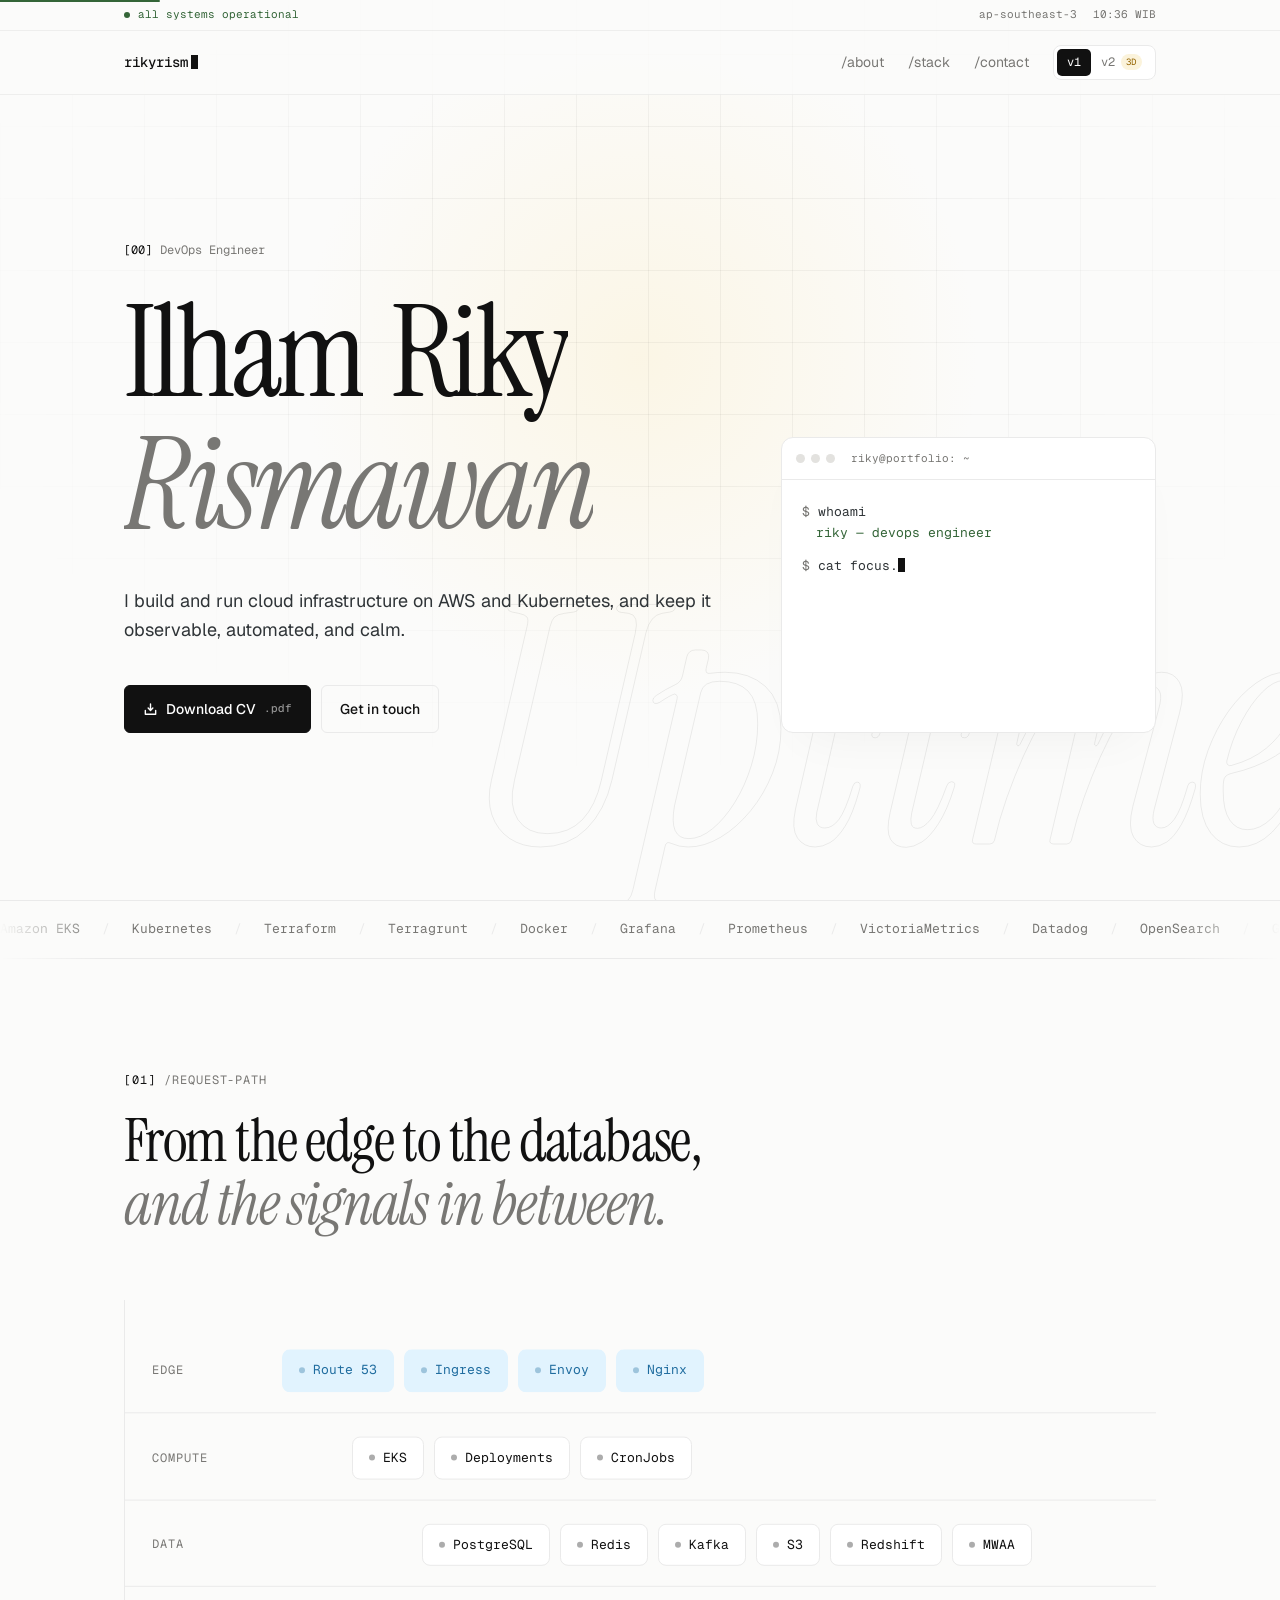
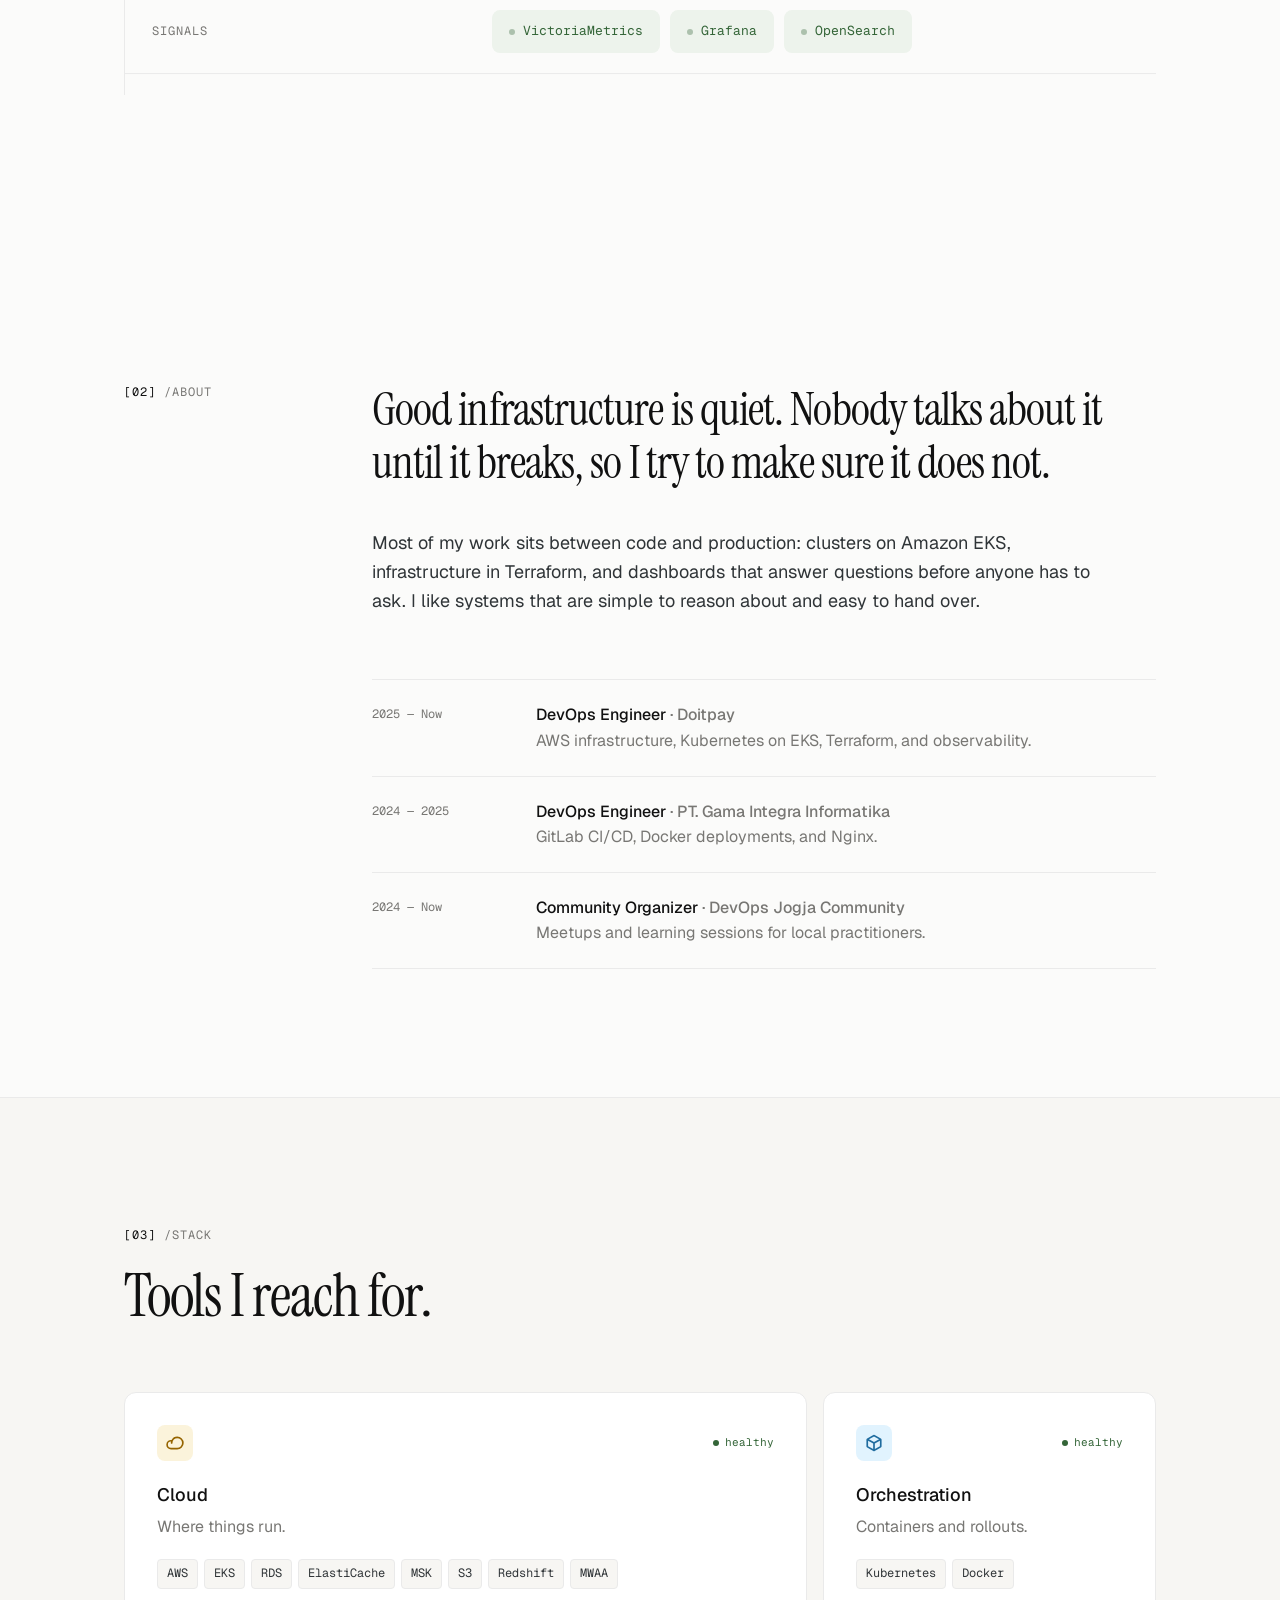
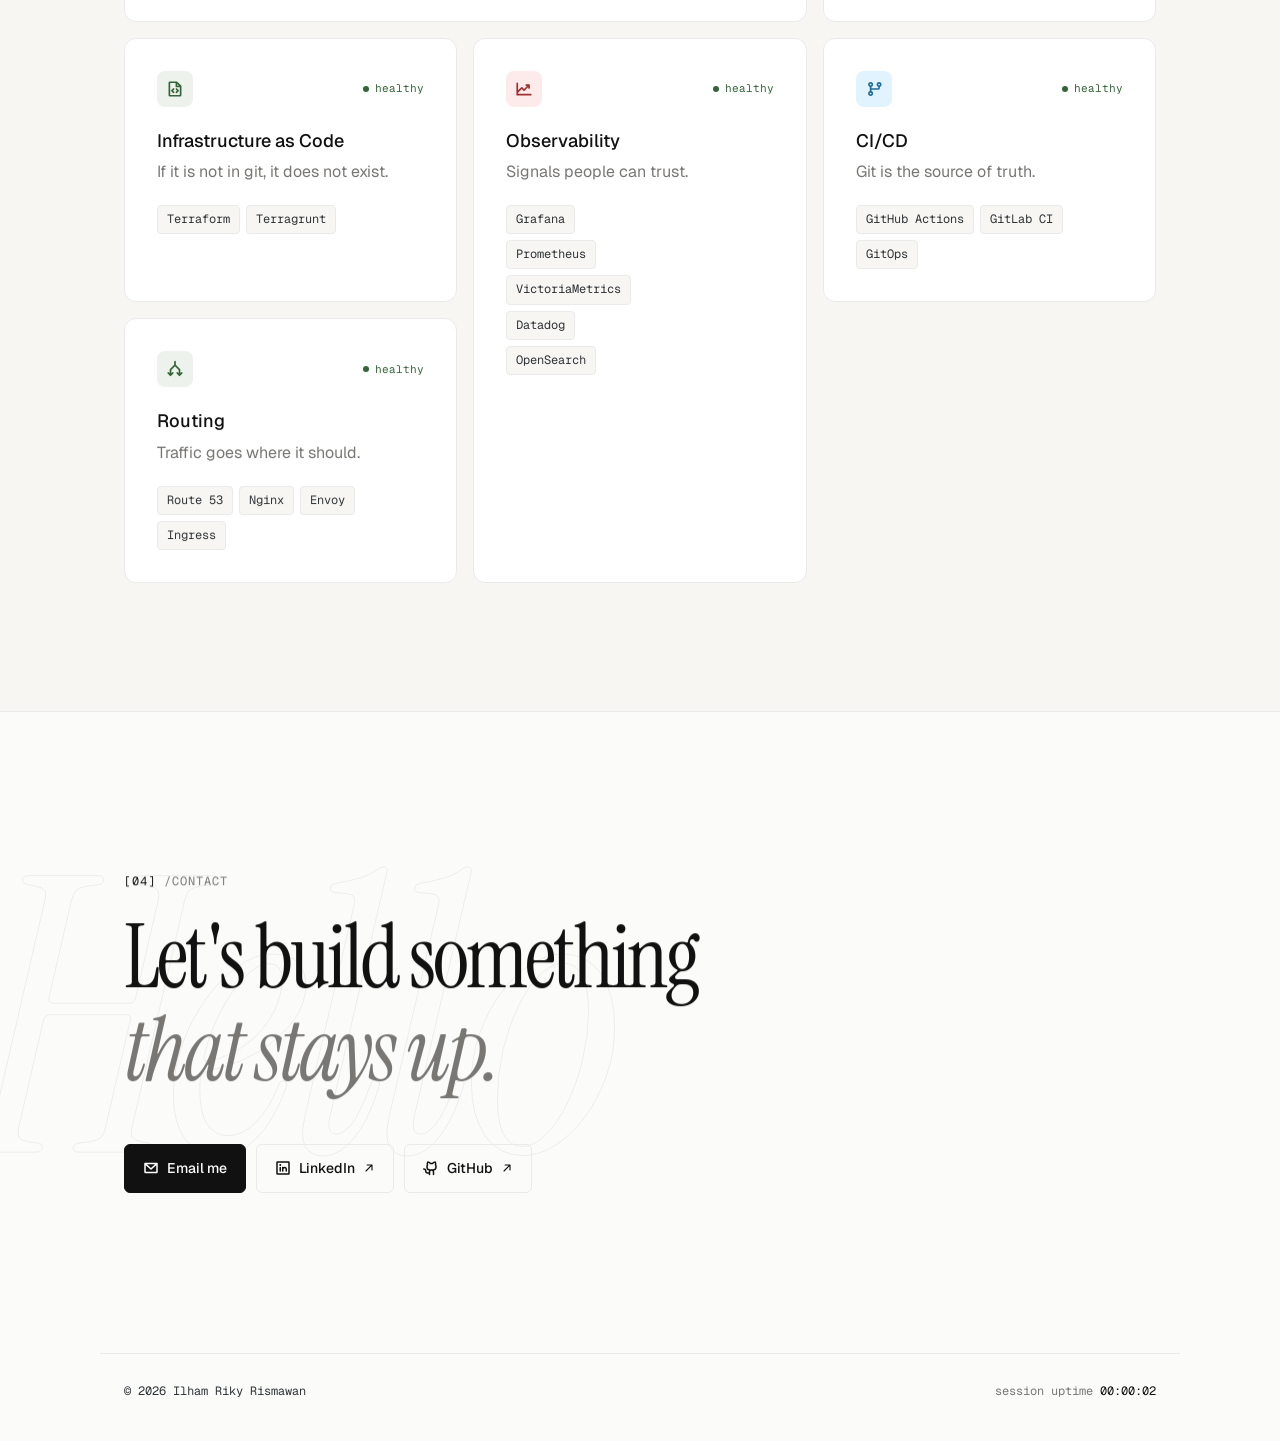
==== index.html @ 43bbad89 "deploy rikyrism/portfolio-devops@8192d6cd6af1fafc905440f0030f844638e474dd" ====
<!doctype html>
<html lang="en">
  <head>
    <meta charset="UTF-8" />
    <meta name="viewport" content="width=device-width, initial-scale=1.0" />
    <title>Riky Portfolio</title>
    <meta name="description" content="Ilham Riky Rismawan — DevOps Engineer. AWS, Kubernetes, Terraform, CI/CD, and observability." />
    <link rel="canonical" href="https://rikyrism.my.id/" />
    <link rel="icon" type="image/svg+xml" href="/favicon.svg" />
    <link rel="icon" type="image/png" sizes="32x32" href="/favicon-32.png" />
    <link rel="apple-touch-icon" href="/apple-touch-icon.png" />

    <!-- link previews (WhatsApp, LinkedIn, Telegram, X, ...) -->
    <meta property="og:type" content="website" />
    <meta property="og:site_name" content="Riky Portfolio" />
    <meta property="og:title" content="Riky Portfolio" />
    <meta property="og:description" content="Ilham Riky Rismawan — DevOps Engineer. AWS, Kubernetes, Terraform, CI/CD, and observability." />
    <meta property="og:url" content="https://rikyrism.my.id/" />
    <meta property="og:image" content="https://rikyrism.my.id/og-image.jpg" />
    <meta property="og:image:type" content="image/jpeg" />
    <meta property="og:image:width" content="1200" />
    <meta property="og:image:height" content="630" />
    <meta property="og:image:alt" content="Riky Portfolio — Ilham Riky Rismawan, DevOps Engineer" />
    <meta name="twitter:card" content="summary_large_image" />
    <meta name="twitter:title" content="Riky Portfolio" />
    <meta name="twitter:description" content="Ilham Riky Rismawan — DevOps Engineer. AWS, Kubernetes, Terraform, CI/CD, and observability." />
    <meta name="twitter:image" content="https://rikyrism.my.id/og-image.jpg" />
    <meta name="theme-color" content="#fbfbfa" />
    <link rel="preconnect" href="https://fonts.googleapis.com" />
    <link rel="preconnect" href="https://fonts.gstatic.com" crossorigin />
    <script type="module" crossorigin src="/assets/main-C2i3Evmo.js"></script>
    <link rel="modulepreload" crossorigin href="/assets/rolldown-runtime-XKyaHtl9.js">
    <link rel="modulepreload" crossorigin href="/assets/vendor-react-CEpiw9UZ.js">
    <link rel="modulepreload" crossorigin href="/assets/shared-DJyEG7iH.js">
    <link rel="stylesheet" crossorigin href="/assets/shared-BK-uWwLP.css">
    <link rel="stylesheet" crossorigin href="/assets/main-B08Yvbf6.css">
  </head>
  <body>
    <div id="root"></div>
  </body>
</html>
---- assets/shared-BK-uWwLP.css ----
@import "https://fonts.googleapis.com/css2?family=Geist:wght@400;500;600;800&family=Geist+Mono:wght@400;500&family=Instrument+Serif:ital@0;1&display=swap";:root{--bg:#fbfbfa;--bg-tint:#f7f6f3;--surface:#fff;--text:#2f3437;--heading:#111;--muted:#787774;--border:#eaeaea;--red-bg:#fdebec;--red:#9f2f2d;--blue-bg:#e1f3fe;--blue:#1f6c9f;--green-bg:#edf3ec;--green:#346538;--yellow-bg:#fbf3db;--yellow:#956400;--sans:"Geist", "SF Pro Display", "Helvetica Neue", sans-serif;--serif:"Instrument Serif", "Newsreader", serif;--mono:"Geist Mono", "SF Mono", "JetBrains Mono", monospace;--ease:cubic-bezier(.16, 1, .3, 1)}*,:before,:after{box-sizing:border-box}html{scroll-behavior:smooth;-webkit-text-size-adjust:100%}body{background:var(--bg);color:var(--text);font-family:var(--sans);-webkit-font-smoothing:antialiased;margin:0;font-size:16px;line-height:1.6;overflow-x:hidden}h1,h2,h3,p,ul,ol,dl,dd,blockquote{margin:0}ul,ol{padding:0;list-style:none}a{color:inherit;text-decoration:none}::selection{background:var(--yellow-bg);color:var(--heading)}@media (prefers-reduced-motion:reduce){html{scroll-behavior:auto}}
---- assets/main-B08Yvbf6.css ----
.container{width:100%;max-width:1080px;margin:0 auto;padding:0 24px}.serif{font-family:var(--serif);letter-spacing:-.02em;color:var(--heading);font-weight:400;line-height:1.05}.serif em{color:var(--muted);font-style:italic}.mono{font-family:var(--mono)}.muted{color:var(--muted)}.small{font-size:13px}.eyebrow{text-transform:uppercase;letter-spacing:.08em;color:var(--muted);margin-bottom:20px;font-size:12px}.section{padding:128px 0;position:relative}.section--tint{background:var(--bg-tint);border-top:1px solid var(--border);border-bottom:1px solid var(--border)}.section-title{margin-bottom:64px;font-size:clamp(36px,5.5vw,60px)}.body-lg{max-width:62ch;font-size:18px}.btn{color:#fff;background:#111;border:1px solid #111;border-radius:6px;align-items:center;gap:8px;padding:12px 18px;font-size:14px;font-weight:500;transition:background .2s,transform .15s;display:inline-flex}.btn:hover{background:#333}.btn:not([href]){cursor:pointer}.btn:active{transform:scale(.98)}.btn--ghost{color:var(--heading);border-color:var(--border);background:0 0}.btn--ghost:hover{background:var(--surface);border-color:#d6d6d4}.tags{flex-wrap:wrap;gap:6px;display:flex}.tag{text-transform:uppercase;letter-spacing:.05em;background:var(--blue-bg);color:var(--blue);border-radius:9999px;padding:3px 10px;font-size:11px;font-weight:500}.tag:nth-child(4n+2){background:var(--green-bg);color:var(--green)}.tag:nth-child(4n+3){background:var(--yellow-bg);color:var(--yellow)}.tag:nth-child(4n+4){background:var(--red-bg);color:var(--red)}.nav{z-index:50;-webkit-backdrop-filter:saturate(140%)blur(12px);background:#fbfbfac7;border-bottom:1px solid #0000000d;position:fixed;inset:0 0 auto}.nav__inner{justify-content:space-between;align-items:center;max-width:1080px;margin:0 auto;padding:14px 24px;display:flex}.nav__brand{color:var(--heading);font-size:14px;font-weight:500}.nav__links{color:var(--muted);align-items:center;gap:24px;font-size:14px;display:flex}.nav__links a{transition:color .15s}.nav__links a:hover{color:var(--heading)}.nav__cta{border:1px solid var(--border);background:var(--surface);border-radius:6px;padding:6px 12px;color:var(--heading)!important}.hero{align-items:center;min-height:100svh;padding:170px 0 96px;display:flex;position:relative;overflow:hidden}.hero__grid{pointer-events:none;background-image:linear-gradient(90deg,#0000000b 1px,#0000 1px),linear-gradient(#0000000b 1px,#0000 1px);background-size:72px 72px;position:absolute;inset:-10% 0 0;-webkit-mask-image:radial-gradient(70% 60% at 50% 40%,#000 30%,#0000 80%);mask-image:radial-gradient(70% 60% at 50% 40%,#000 30%,#0000 80%)}.hero__word{color:#0000;-webkit-text-stroke:1px #00000012;pointer-events:none;-webkit-user-select:none;user-select:none;white-space:nowrap;font-size:clamp(140px,26vw,380px);font-style:italic;line-height:.8;position:absolute;bottom:4vh;right:-2vw}.hero__glow{opacity:.55;pointer-events:none;background:radial-gradient(circle,#fbf3dbe6,#0000 60%);border-radius:50%;width:70vw;height:70vw;position:absolute;top:-20%;left:-10%}.hero__inner{grid-template-columns:minmax(0,1.6fr) minmax(0,1fr);align-items:end;gap:56px;display:grid;position:relative}.hero__meta{color:var(--muted);flex-wrap:wrap;align-items:center;gap:8px;margin-bottom:32px;font-size:12px;display:flex}.hero__meta .sep{color:var(--border)}.dot{background:var(--green);width:7px;height:7px;box-shadow:0 0 0 4px var(--green-bg);border-radius:50%}.hero__title{letter-spacing:-.035em;margin-bottom:32px;font-size:clamp(56px,10vw,136px);line-height:.95}.hero__lead{max-width:52ch;margin-bottom:40px;font-size:18px}.hero__actions{flex-wrap:wrap;gap:10px;display:flex}.window{background:var(--surface);border:1px solid var(--border);border-radius:12px;overflow:hidden;box-shadow:0 24px 48px -24px #0000000d}.window__bar{border-bottom:1px solid var(--border);align-items:center;gap:6px;padding:12px 14px;display:flex}.window__bar span{background:#e3e2df;border-radius:50%;width:9px;height:9px}.window__bar p{color:var(--muted);white-space:nowrap;text-overflow:ellipsis;margin-left:10px;font-size:11px;overflow:hidden}.window__body{padding:8px 20px}.status__row{border-bottom:1px solid var(--border);justify-content:space-between;gap:16px;padding:14px 0;font-size:14px;display:flex}.status__row:last-child{border-bottom:0}.status__row dt{color:var(--muted);text-transform:uppercase;letter-spacing:.05em;font-size:12px}.status__row dd{color:var(--heading);text-align:right}.band{border-top:1px solid var(--border);padding:128px 0 160px;position:relative;overflow:hidden}.band__tiers{gap:20px;display:grid}.tier{border-bottom:1px solid var(--border);grid-template-columns:110px 1fr;align-items:center;gap:20px;padding:20px 0;display:grid}.tier__label{color:var(--muted);text-transform:uppercase;letter-spacing:.08em;font-size:12px}.tier__nodes{flex-wrap:wrap;gap:10px;display:flex}.node{background:var(--surface);border:1px solid var(--border);color:var(--heading);border-radius:8px;padding:10px 16px;font-size:13px}.tier--1 .tier__nodes{padding-left:8%}.tier--2 .tier__nodes{padding-left:16%}.tier--3 .tier__nodes{padding-left:24%}.tier--0 .node{background:var(--blue-bg);color:var(--blue);border-color:#0000}.tier--3 .node{background:var(--green-bg);color:var(--green);border-color:#0000}.about__grid{grid-template-columns:200px 1fr;gap:48px;display:grid}.quote{margin-bottom:40px;font-size:clamp(30px,4vw,46px);line-height:1.15}.roles{border-top:1px solid var(--border);margin-top:64px}.role{border-bottom:1px solid var(--border);grid-template-columns:140px 1fr;gap:24px;padding:22px 0;display:grid}.role__period{padding-top:3px;font-size:12px}.role__title{color:var(--heading);font-weight:500}.bento{grid-template-columns:repeat(3,minmax(0,1fr));grid-auto-rows:minmax(200px,auto);gap:16px;display:grid}.card{background:var(--surface);border:1px solid var(--border);border-radius:12px;padding:32px;transition:box-shadow .2s}.card:hover{box-shadow:0 2px 8px #0000000a}.bento__item--wide{grid-column:span 2}.bento__item--tall{grid-row:span 2}.card__title{color:var(--heading);margin:20px 0 4px;font-size:18px;font-weight:500}.icon{border-radius:8px;place-items:center;width:36px;height:36px;display:inline-grid}.icon--red{background:var(--red-bg);color:var(--red)}.icon--blue{background:var(--blue-bg);color:var(--blue)}.icon--green{background:var(--green-bg);color:var(--green)}.icon--yellow{background:var(--yellow-bg);color:var(--yellow)}.chips{flex-wrap:wrap;gap:6px;margin-top:20px;display:flex}.chips li{border:1px solid var(--border);background:var(--bg-tint);color:var(--text);border-radius:4px;padding:4px 9px;font-size:12px}.bento__item--tall .chips{flex-direction:column;align-items:flex-start}.contact{padding:160px 0;overflow:hidden}.contact__word{color:#0000;-webkit-text-stroke:1px #0000000f;pointer-events:none;-webkit-user-select:none;user-select:none;white-space:nowrap;font-size:clamp(160px,30vw,420px);font-style:italic;line-height:.8;position:absolute;top:10%;left:-2vw}.contact .container{position:relative}.contact__title{letter-spacing:-.035em;margin-bottom:48px;font-size:clamp(44px,7vw,88px)}.contact__links{flex-wrap:wrap;gap:10px;display:flex}.footer{border-top:1px solid var(--border);flex-wrap:wrap;justify-content:space-between;gap:8px;padding-top:28px;padding-bottom:40px;font-size:12px;display:flex}@media (width<=900px){.hero__inner{grid-template-columns:1fr}.hero__card{max-width:420px}.bento{grid-template-columns:repeat(2,minmax(0,1fr))}.bento__item--tall{grid-row:auto}.bento__item--tall .chips{flex-direction:row}}@media (width<=680px){.container,.nav__inner{padding-left:16px;padding-right:16px}.section{padding:96px 0}.nav__links{gap:16px}.nav__links a:not(.nav__cta){display:none}.about__grid,.role{grid-template-columns:1fr;gap:6px}.bento{grid-template-columns:1fr}.bento__item--wide{grid-column:auto}.card{padding:24px}.tier{grid-template-columns:1fr;gap:10px}.tier .tier__nodes{padding-left:0}.section-title{margin-bottom:40px}}.progress{background:var(--green);transform-origin:0;z-index:60;height:2px;position:fixed;top:0;left:0;right:0}.statusbar{color:var(--muted);border-bottom:1px solid #0000000d;font-size:11px}.statusbar__inner{justify-content:space-between;gap:16px;max-width:1080px;margin:0 auto;padding:6px 24px;display:flex}.statusbar__ok{color:var(--green);align-items:center;gap:8px;display:inline-flex}.statusbar__meta{gap:16px;display:inline-flex}.dot--pulse{width:6px;height:6px;box-shadow:none;position:relative}.dot--pulse:after{content:"";border:1px solid var(--green);opacity:0;border-radius:50%;position:absolute;inset:-4px}.nav__caret{vertical-align:-2px;background:var(--heading);width:7px;height:14px;margin-left:3px;display:inline-block}.vswitch{border:1px solid var(--border);background:var(--surface);font-family:var(--mono);border-radius:8px;padding:3px;font-size:12px;display:inline-flex}.vswitch a{color:var(--muted);border-radius:5px;align-items:center;gap:6px;padding:4px 10px;transition:background .2s,color .2s;display:inline-flex}.vswitch a[aria-current=page]{color:#fff;background:#111}.vswitch a:not([aria-current]):hover{color:var(--heading)}.vswitch__tag{letter-spacing:.06em;background:var(--yellow-bg);color:var(--yellow);border-radius:9999px;padding:1px 5px;font-size:9px}.label{color:var(--heading)}.btn__hint{opacity:.55;font-size:11px}.hero__spot{opacity:.7;pointer-events:none;position:absolute;inset:0}.split__line{display:block}.split__mask{vertical-align:top;margin-right:.22em;padding-bottom:.08em;display:inline-block;overflow:hidden}.split__word{display:inline-block}.split__word.is-em{color:var(--muted);font-style:italic}.tw{align-content:start;gap:12px;min-height:236px;padding:14px 0 18px;font-size:13px;display:grid}.tw p{white-space:pre-wrap;word-break:break-word}.tw__prompt{color:var(--muted)}.tw__out{color:var(--green);padding-left:14px}.tw__caret{vertical-align:-2px;background:var(--heading);width:7px;height:14px;display:inline-block}.marquee{border-bottom:1px solid var(--border);margin:-128px 0 112px;padding:18px 0;overflow:hidden;-webkit-mask-image:linear-gradient(90deg,#0000,#000 8% 92%,#0000);mask-image:linear-gradient(90deg,#0000,#000 8% 92%,#0000)}.marquee__track{width:max-content;display:flex}.marquee__item{color:var(--muted);white-space:nowrap;font-size:13px}.marquee__sep{color:var(--border);margin:0 22px}.band__tiers{position:relative}.rail{background:var(--border);width:1px;position:absolute;top:0;bottom:0;left:24px;overflow:hidden}.packet{background:linear-gradient(to bottom, transparent, var(--green));opacity:0;border-radius:2px;width:3px;height:36px;position:absolute;top:0;left:-1px}.tier{padding-left:28px}.node{align-items:center;gap:8px;transition:transform .2s,border-color .2s;display:inline-flex}.node:hover{transform:translateY(-2px)}.node__led{opacity:.35;background:currentColor;border-radius:50%;width:6px;height:6px}.card__top{justify-content:space-between;align-items:center;display:flex}.card__status{color:var(--green);align-items:center;gap:6px;font-size:11px;display:inline-flex}.card__status .dot{width:6px;height:6px;box-shadow:none}.card{transition:box-shadow .2s ease, transform .3s var(--ease)}.card:hover{transform:translateY(-3px)}.footer__uptime{color:var(--heading);font-variant-numeric:tabular-nums}@media (prefers-reduced-motion:no-preference){.dot--pulse:after{animation:ping 2.2s var(--ease) infinite}.nav__caret,.tw__caret{animation:1.05s step-end infinite blink}.marquee__track{animation:linear infinite marquee}.marquee:hover .marquee__track{animation-play-state:paused}.packet{animation:3.6s linear infinite packet}.packet:nth-child(2){animation-delay:1.2s}.packet:nth-child(3){animation-delay:2.4s}.node__led{animation:2.8s ease-in-out infinite led;animation-delay:var(--d,0s)}}@keyframes ping{0%{opacity:.8;transform:scale(.6)}to{opacity:0;transform:scale(1.8)}}@keyframes blink{50%{opacity:0}}@keyframes marquee{to{transform:translate(-50%)}}@keyframes packet{0%{opacity:0;transform:translateY(-40px)}10%{opacity:1}90%{opacity:1}to{opacity:0;transform:translateY(520px)}}@keyframes led{0%,to{opacity:.35}50%{opacity:1}}@media (width<=680px){.statusbar__inner{padding:6px 16px}.statusbar__meta span:first-child{display:none}.nav__links .vswitch a{display:inline-flex}.rail{left:16px}.tier{padding-left:20px}}
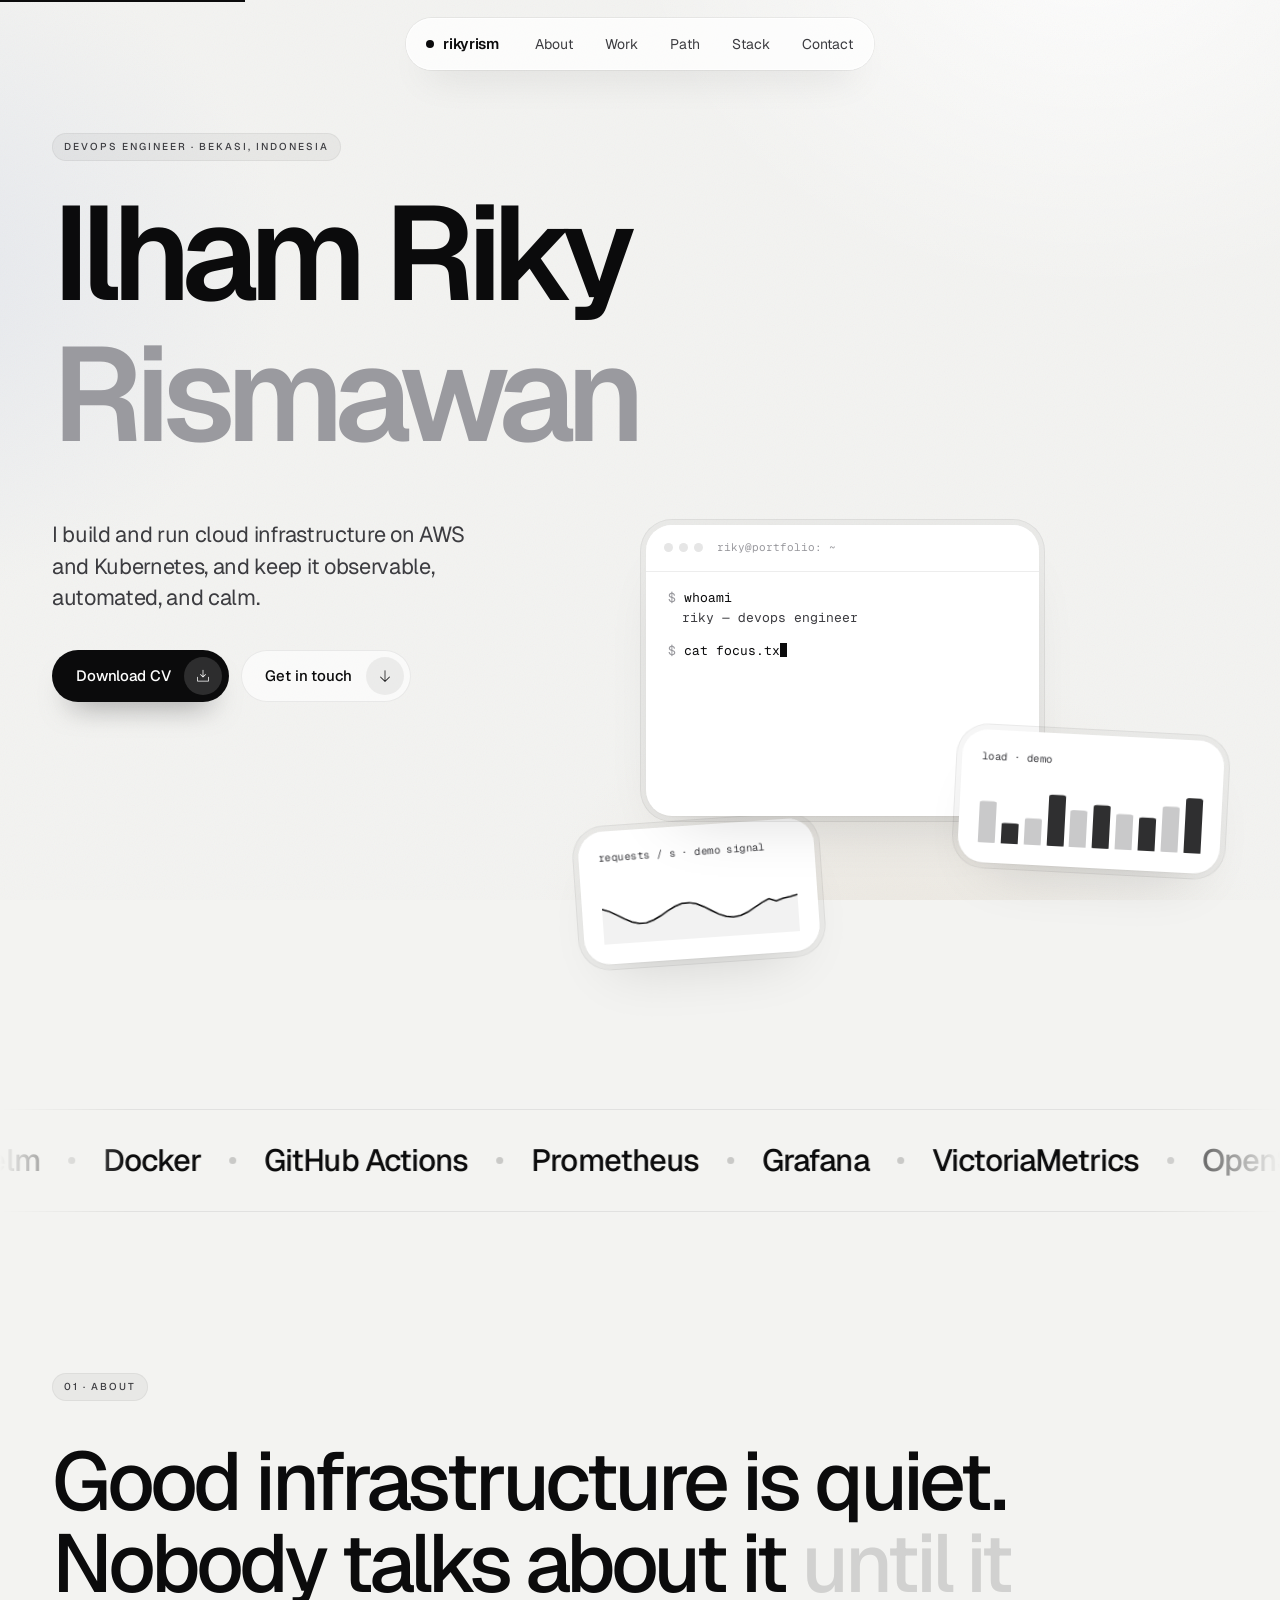
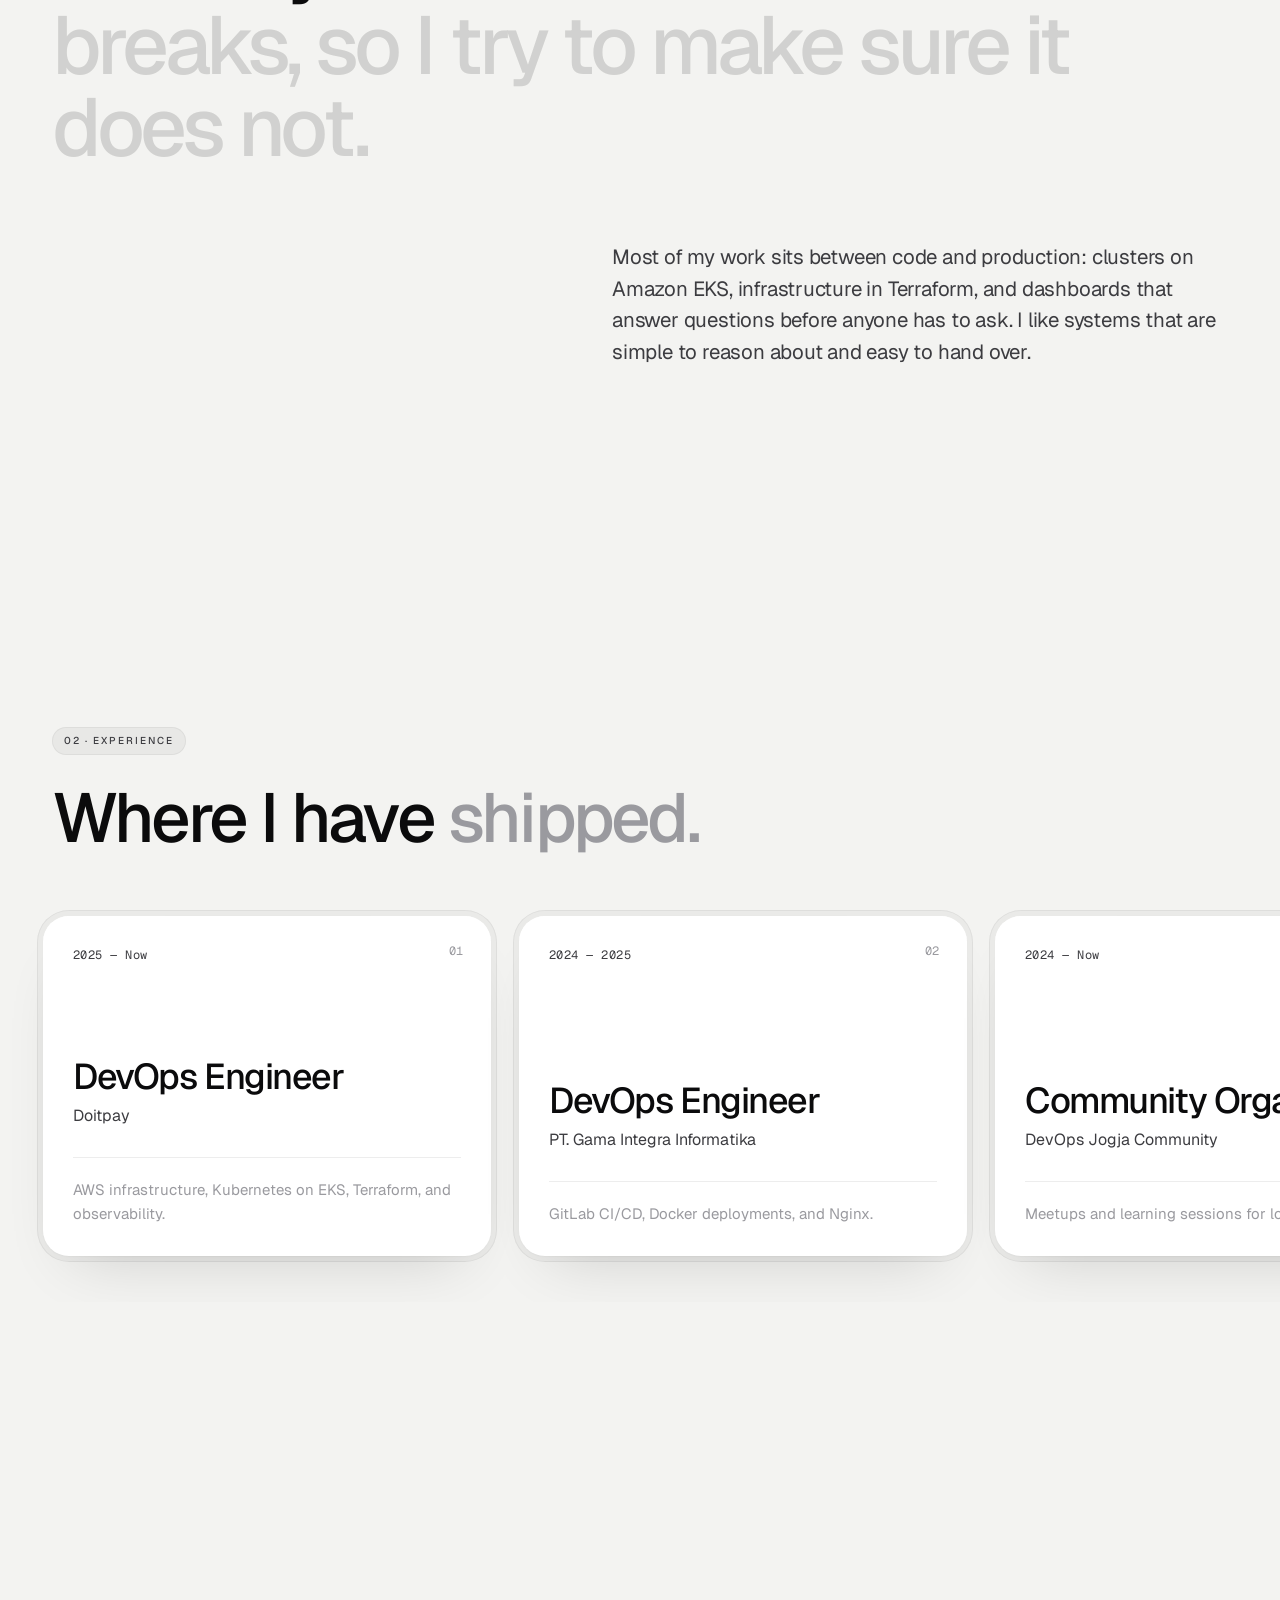
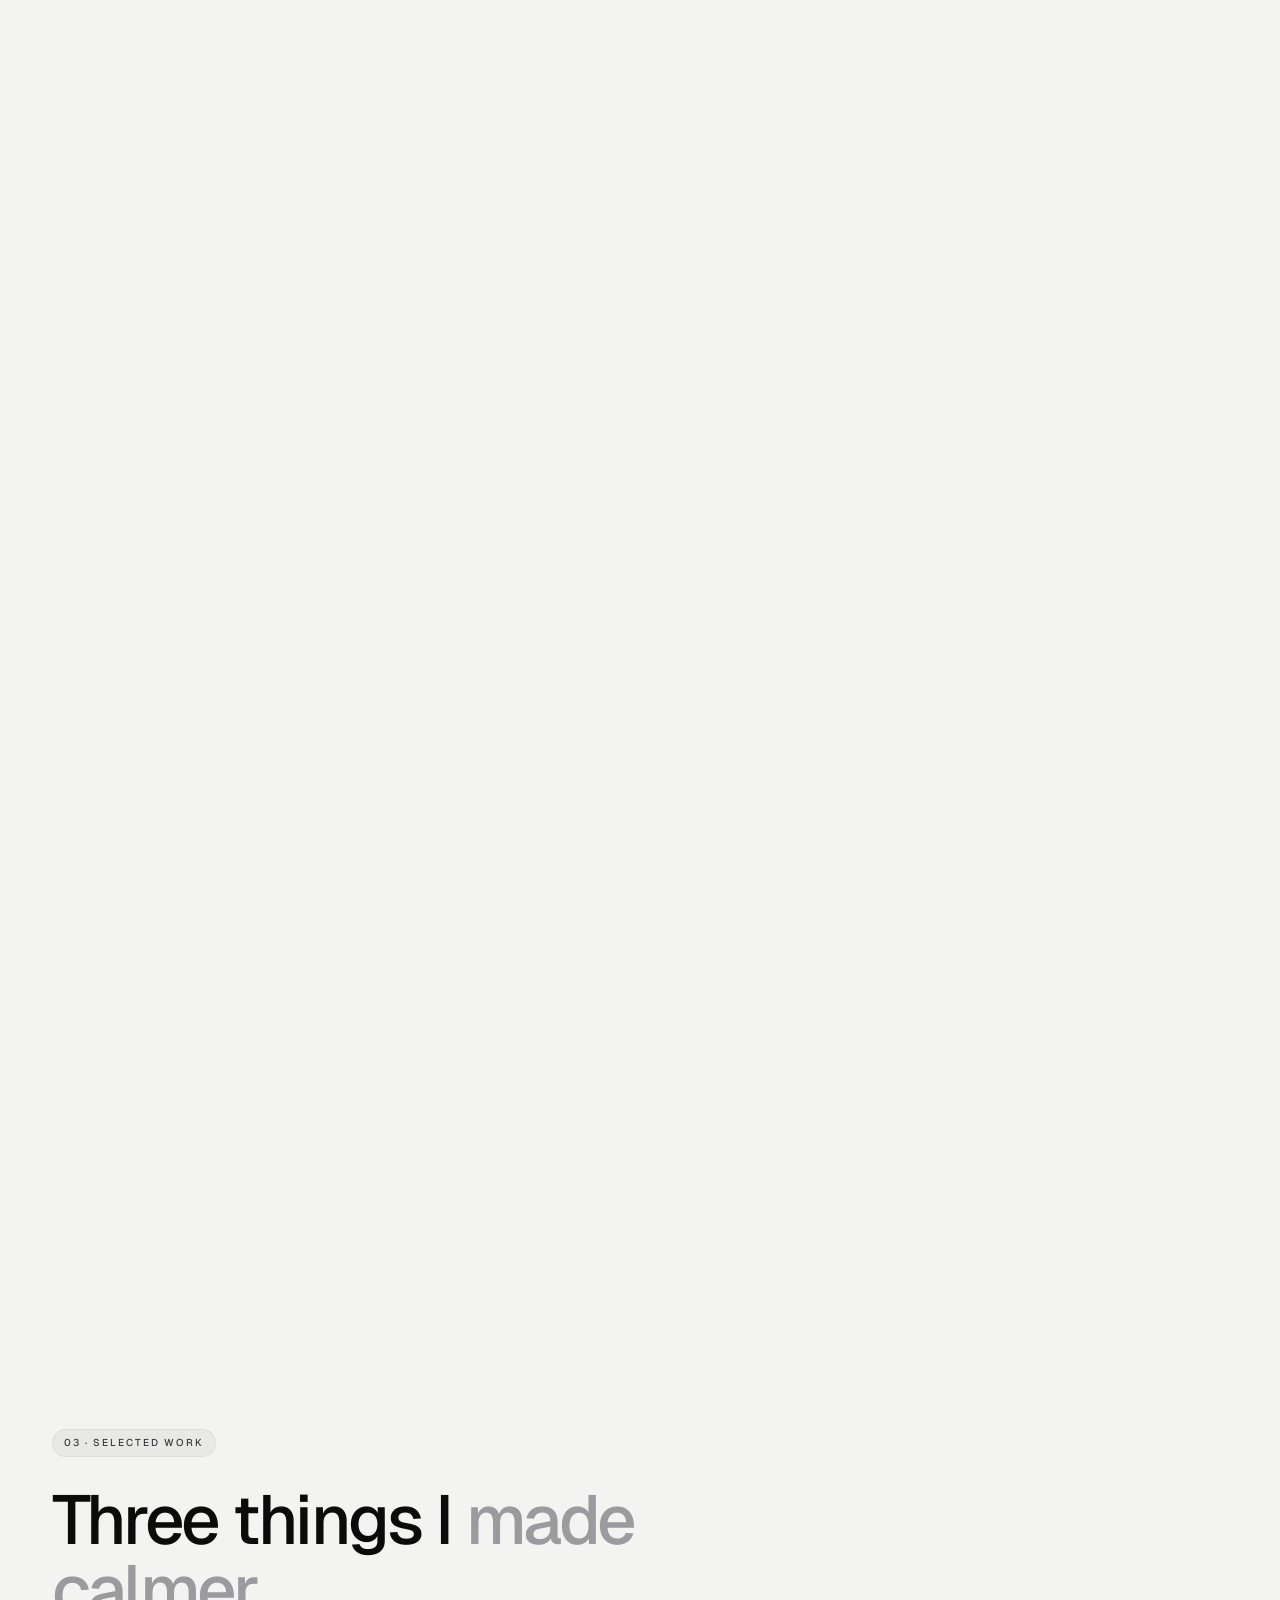
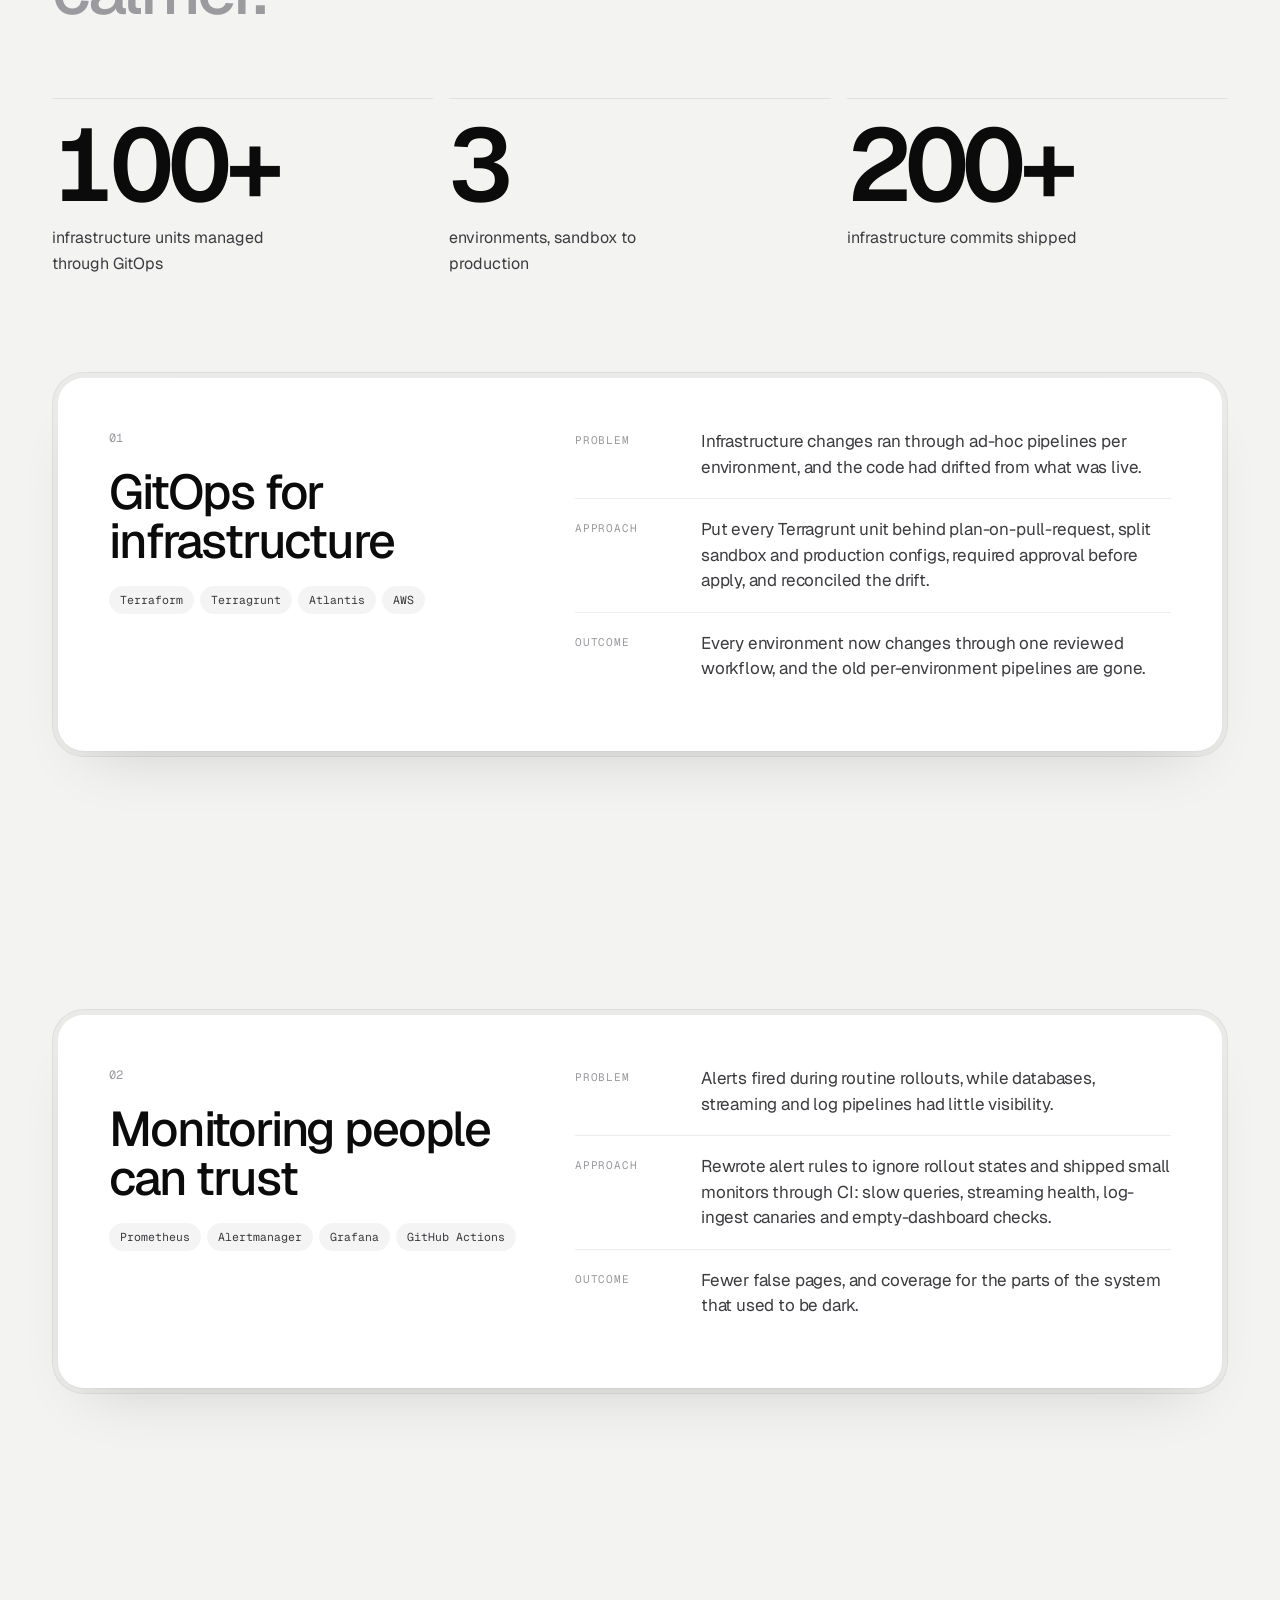
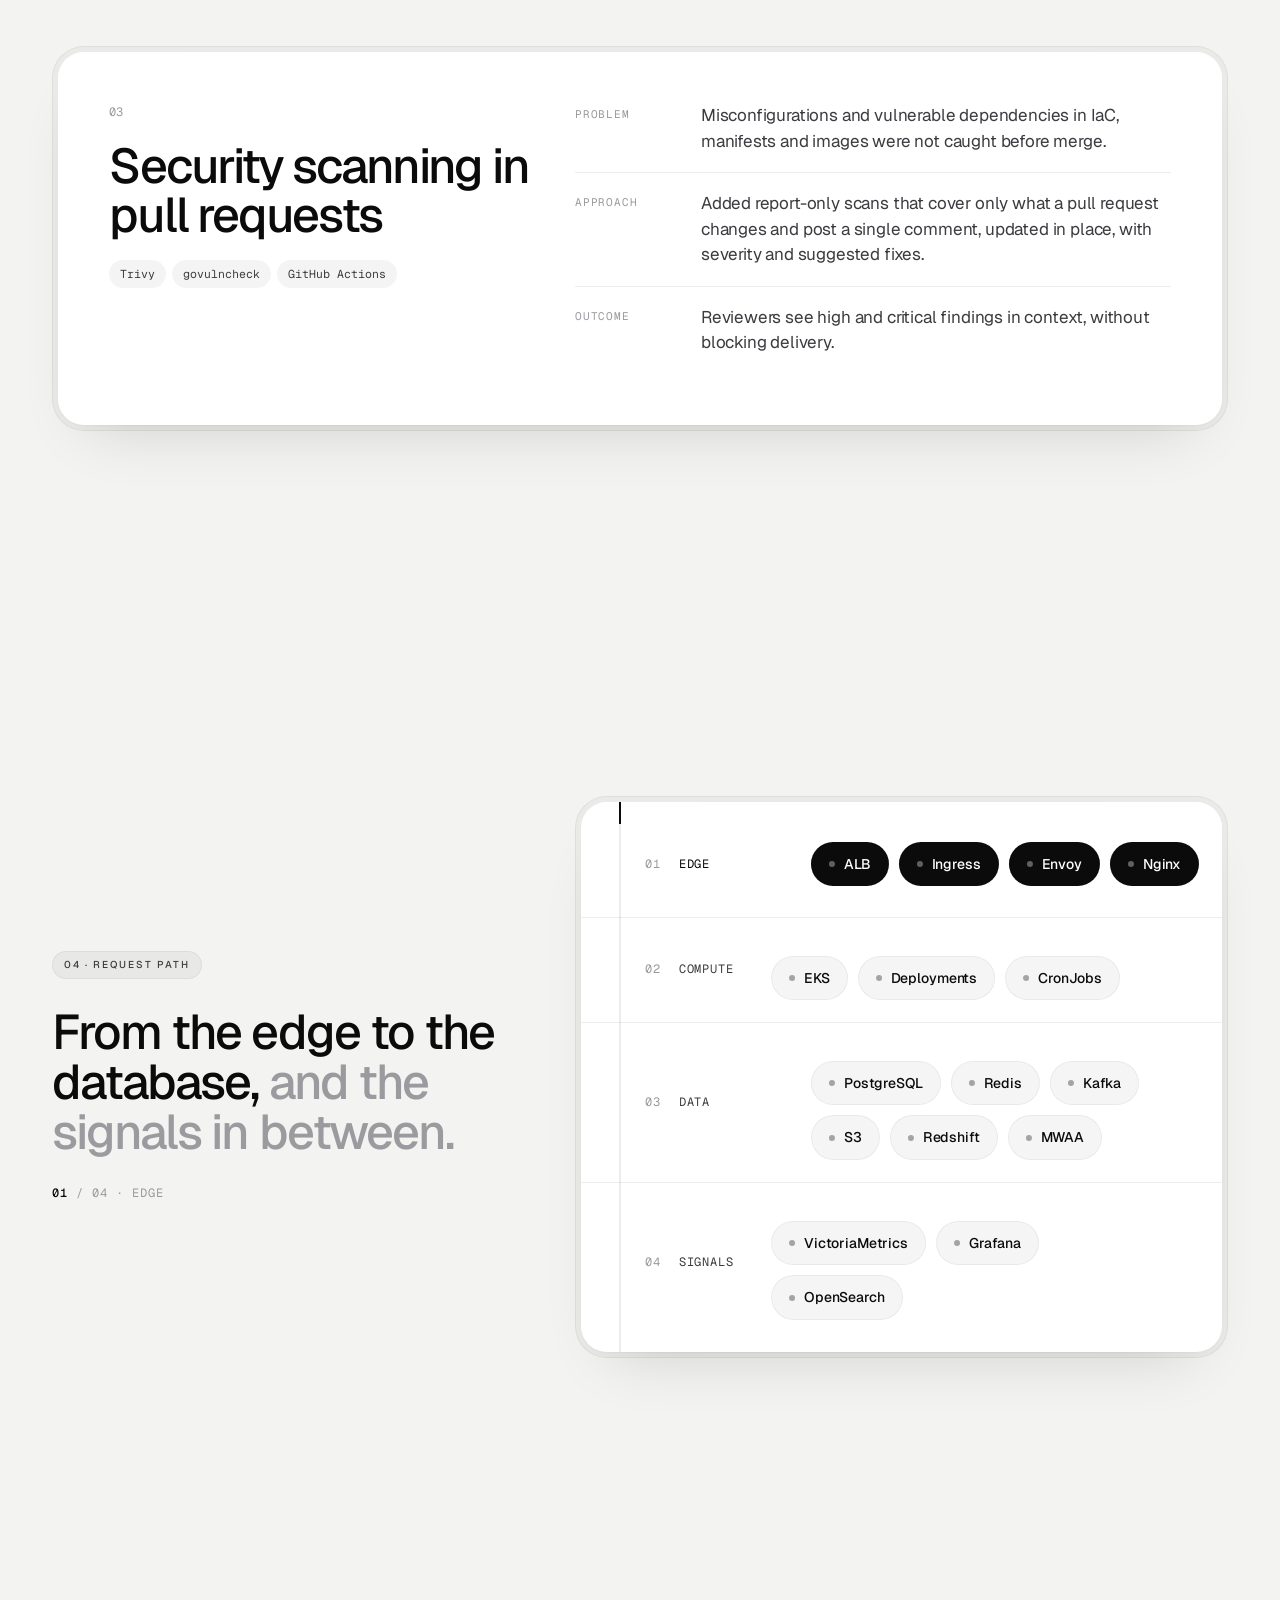
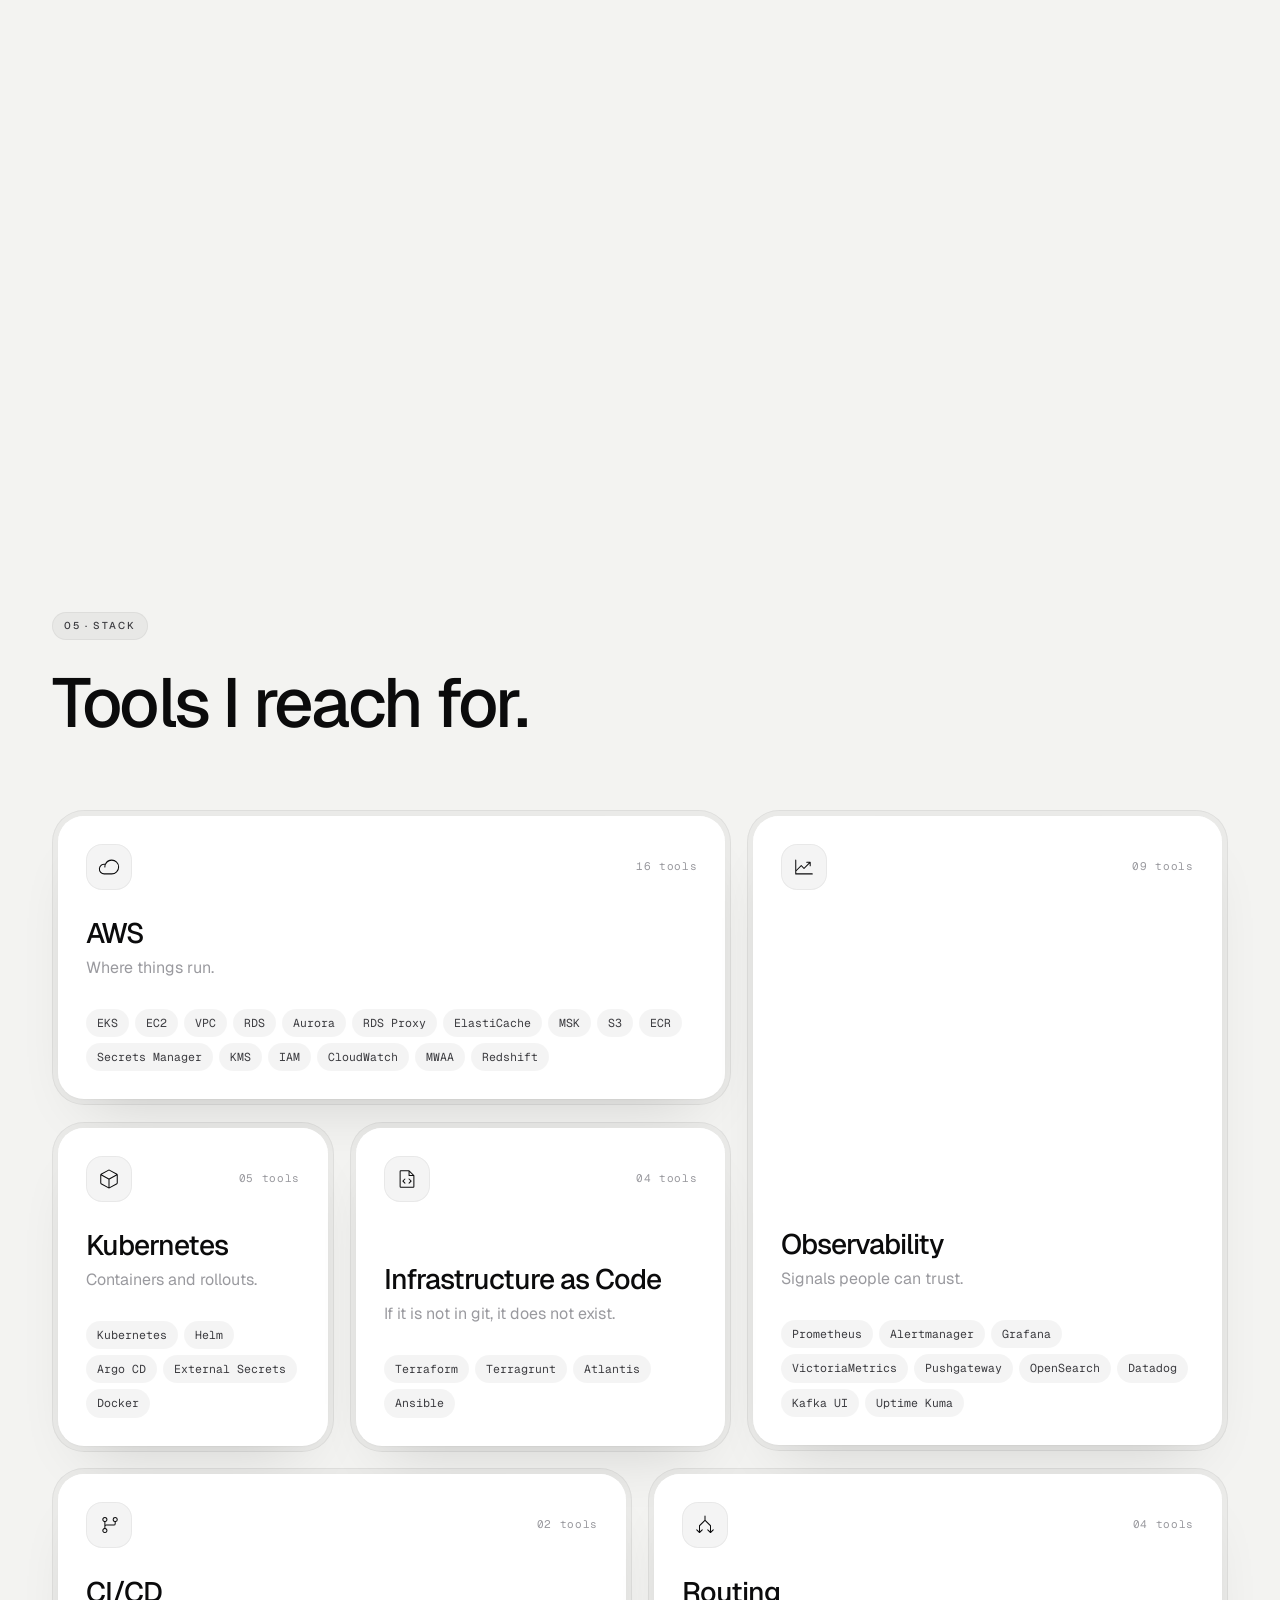
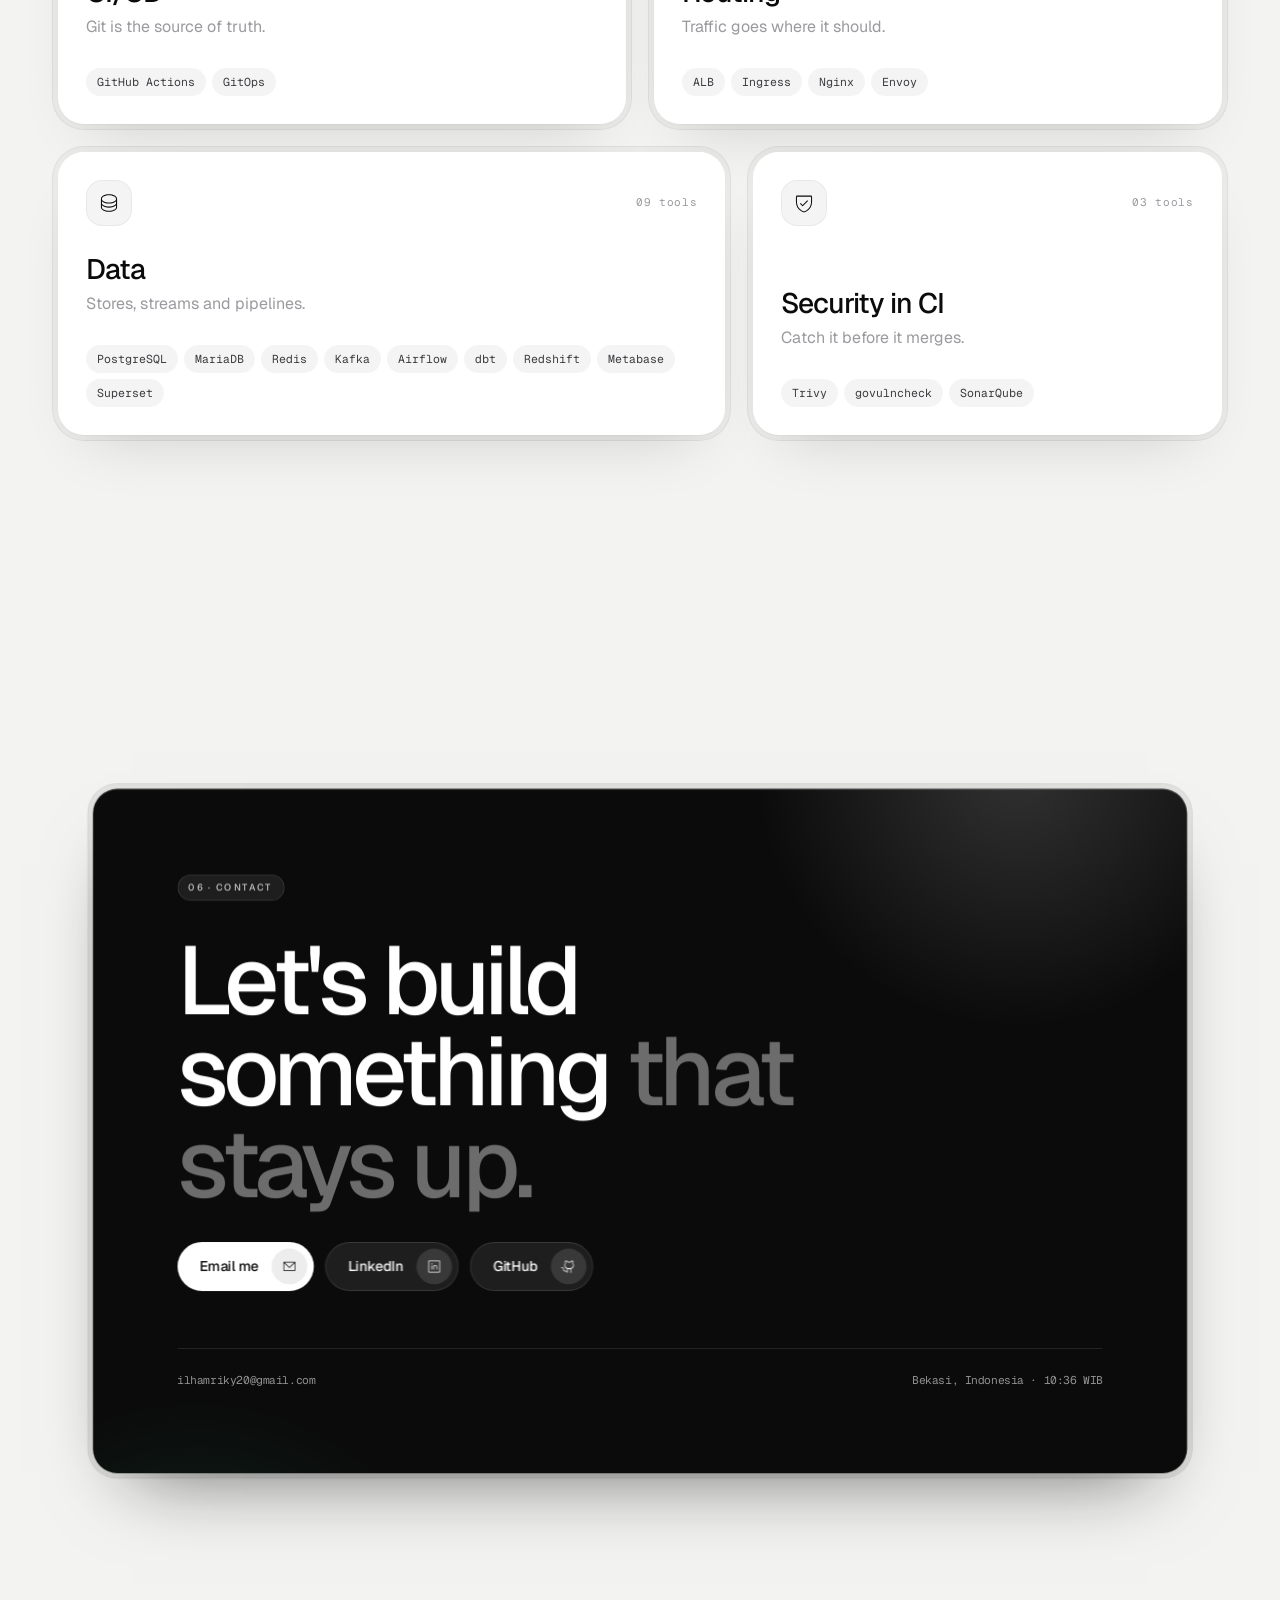
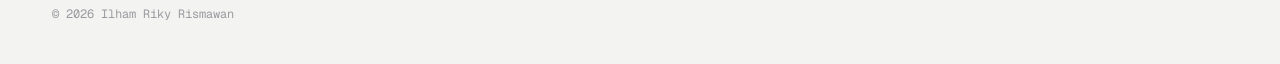
==== commit a07b416c: "deploy rikyrism/portfolio-devops@165ce2f0c2808d9eef1a38dee357db31dbfc7f04" ====
--- a/index.html
+++ b/index.html
@@ -6,9 +6,9 @@
     <title>Riky Portfolio</title>
     <meta name="description" content="Ilham Riky Rismawan — DevOps Engineer. AWS, Kubernetes, Terraform, CI/CD, and observability." />
     <link rel="canonical" href="https://rikyrism.my.id/" />
-    <link rel="icon" type="image/svg+xml" href="/favicon.svg" />
-    <link rel="icon" type="image/png" sizes="32x32" href="/favicon-32.png" />
-    <link rel="apple-touch-icon" href="/apple-touch-icon.png" />
+    <link rel="icon" type="image/png" sizes="32x32" href="/favicon-32.png?v=face" />
+    <link rel="shortcut icon" href="/favicon.ico?v=face" />
+    <link rel="apple-touch-icon" href="/apple-touch-icon.png?v=face" />
 
     <!-- link previews (WhatsApp, LinkedIn, Telegram, X, ...) -->
     <meta property="og:type" content="website" />
@@ -16,24 +16,25 @@
     <meta property="og:title" content="Riky Portfolio" />
     <meta property="og:description" content="Ilham Riky Rismawan — DevOps Engineer. AWS, Kubernetes, Terraform, CI/CD, and observability." />
     <meta property="og:url" content="https://rikyrism.my.id/" />
-    <meta property="og:image" content="https://rikyrism.my.id/og-image.jpg" />
+    <meta property="og:image" content="https://rikyrism.my.id/og-cover.jpg" />
     <meta property="og:image:type" content="image/jpeg" />
     <meta property="og:image:width" content="1200" />
     <meta property="og:image:height" content="630" />
-    <meta property="og:image:alt" content="Riky Portfolio — Ilham Riky Rismawan, DevOps Engineer" />
+    <meta property="og:image:alt" content="Portfolio — DevOps Engineer, rikyrism.my.id" />
     <meta name="twitter:card" content="summary_large_image" />
     <meta name="twitter:title" content="Riky Portfolio" />
     <meta name="twitter:description" content="Ilham Riky Rismawan — DevOps Engineer. AWS, Kubernetes, Terraform, CI/CD, and observability." />
-    <meta name="twitter:image" content="https://rikyrism.my.id/og-image.jpg" />
+    <meta name="twitter:image" content="https://rikyrism.my.id/og-cover.jpg" />
     <meta name="theme-color" content="#fbfbfa" />
     <link rel="preconnect" href="https://fonts.googleapis.com" />
     <link rel="preconnect" href="https://fonts.gstatic.com" crossorigin />
-    <script type="module" crossorigin src="/assets/main-C2i3Evmo.js"></script>
+    <script type="module" crossorigin src="/assets/main-BuxyqCYO.js"></script>
     <link rel="modulepreload" crossorigin href="/assets/rolldown-runtime-XKyaHtl9.js">
-    <link rel="modulepreload" crossorigin href="/assets/vendor-react-CEpiw9UZ.js">
-    <link rel="modulepreload" crossorigin href="/assets/shared-DJyEG7iH.js">
+    <link rel="modulepreload" crossorigin href="/assets/vendor-react-B2Z_ix0C.js">
+    <link rel="modulepreload" crossorigin href="/assets/shared-D31njBRQ.js">
+    <link rel="stylesheet" crossorigin href="/assets/vendor-react-fOJvfYOR.css">
     <link rel="stylesheet" crossorigin href="/assets/shared-BK-uWwLP.css">
-    <link rel="stylesheet" crossorigin href="/assets/main-B08Yvbf6.css">
+    <link rel="stylesheet" crossorigin href="/assets/main-BqgJLoEc.css">
   </head>
   <body>
     <div id="root"></div>
--- a/assets/vendor-react-fOJvfYOR.css
+++ b/assets/vendor-react-fOJvfYOR.css
@@ -0,0 +1 @@
+html.lenis,html.lenis body{height:auto}.lenis:not(.lenis-autoToggle).lenis-stopped{overflow:clip}.lenis [data-lenis-prevent],.lenis [data-lenis-prevent-wheel],.lenis [data-lenis-prevent-touch],.lenis [data-lenis-prevent-vertical],.lenis [data-lenis-prevent-horizontal]{overscroll-behavior:contain}.lenis.lenis-smooth iframe{pointer-events:none}.lenis.lenis-autoToggle{transition-behavior:allow-discrete;transition-property:overflow;transition-duration:1ms}
--- a/assets/main-BqgJLoEc.css
+++ b/assets/main-BqgJLoEc.css
@@ -0,0 +1 @@
+:root{--canvas:#f3f3f1;--ink:#0b0b0c;--ink-2:#3c3c40;--soft:#9a9a9f;--hair:#0b0b0c12;--plate:#fff;--ok:#1f9d55;--spring:cubic-bezier(.32, .72, 0, 1)}body{background:var(--canvas);color:var(--ink-2)}::selection{background:var(--ink);color:#fff}.mono{font-family:var(--mono)}.soft{color:var(--soft)}.wrap{width:100%;max-width:1240px;margin:0 auto;padding:0 32px}.ambient{z-index:-1;pointer-events:none;background:radial-gradient(60vw 50vw at 85% -10%, #fffffff2, transparent 60%), radial-gradient(50vw 40vw at -10% 30%, #dee2ebb3, transparent 65%), radial-gradient(45vw 40vw at 70% 110%, #e8e2d8bf, transparent 65%), var(--canvas);position:fixed;inset:0}.ambient:after{content:"";opacity:.05;background-image:url("data:image/svg+xml,%3Csvg xmlns='http://www.w3.org/2000/svg' width='160' height='160'%3E%3Cfilter id='n'%3E%3CfeTurbulence type='fractalNoise' baseFrequency='.9' numOctaves='2' stitchTiles='stitch'/%3E%3C/filter%3E%3Crect width='100%25' height='100%25' filter='url(%23n)'/%3E%3C/svg%3E");position:absolute;inset:0}.progress{background:var(--ink);transform-origin:0;z-index:60;height:2px;position:fixed;inset:0 0 auto}.bezel{background:#0b0b0c09;border-radius:32px;padding:6px;box-shadow:inset 0 0 0 1px #0b0b0c0d}.bezel__core{background:var(--plate);border-radius:26px;position:relative;box-shadow:inset 0 1px 1px #ffffffe6,0 1px 2px #0b0b0c0a,0 30px 60px -30px #0b0b0c29}.eyebrow{letter-spacing:.2em;text-transform:uppercase;color:var(--ink-2);background:#0b0b0c0b;border-radius:9999px;align-items:center;gap:8px;padding:6px 12px;font-size:10px;font-weight:500;display:inline-flex;box-shadow:inset 0 0 0 1px #0b0b0c0d}.eyebrow--dark{color:#ffffffbf;background:#ffffff14;box-shadow:inset 0 0 0 1px #ffffff1a}.live{background:var(--ok);border-radius:50%;width:6px;height:6px;display:inline-block;box-shadow:0 0 0 3px #1f9d5529}.h2{letter-spacing:-.04em;color:var(--ink);max-width:16ch;font-size:clamp(36px,5.4vw,76px);font-weight:500;line-height:1.02}.section{padding:160px 0}.section__head{justify-items:start;gap:28px;margin-bottom:72px;display:grid}.magnetic{display:inline-flex}.pill{letter-spacing:-.01em;cursor:pointer;transition:transform .6s var(--spring), background .6s var(--spring), box-shadow .6s var(--spring);border-radius:9999px;align-items:center;gap:14px;padding:7px 7px 7px 24px;font-size:15px;font-weight:500;display:inline-flex}.pill:active{transform:scale(.97)}.pill__icon{width:38px;height:38px;transition:transform .6s var(--spring);border-radius:50%;place-items:center;display:grid}.pill:hover .pill__icon{transform:translate(3px,-1px)scale(1.06)}.pill--solid{background:var(--ink);color:#fff;box-shadow:0 18px 30px -18px #0b0b0c8c}.pill--solid .pill__icon{background:#ffffff24}.pill--ghost{color:var(--ink);box-shadow:inset 0 0 0 1px var(--hair);background:#fff9}.pill--ghost .pill__icon{background:#0b0b0c0f}.pill--light{color:var(--ink);background:#fff}.pill--light .pill__icon{background:#0b0b0c12}.pill--glass{color:#fff;background:#ffffff14;box-shadow:inset 0 0 0 1px #ffffff1f}.pill--glass .pill__icon{background:#ffffff1f}.pill--glass:hover{background:#ffffff24}.island{z-index:50;-webkit-backdrop-filter:blur(20px)saturate(160%);background:#ffffffb8;border-radius:9999px;align-items:center;gap:22px;width:max-content;max-width:calc(100vw - 24px);margin:0 auto;padding:7px 7px 7px 20px;display:flex;position:fixed;top:18px;left:0;right:0;box-shadow:inset 0 0 0 1px #ffffffb3,0 0 0 1px #0b0b0c0d,0 20px 40px -20px #0b0b0c33}.island__brand{letter-spacing:-.02em;color:var(--ink);align-items:center;gap:9px;font-size:15px;font-weight:600;display:inline-flex}.island__dot{background:var(--ink);border-radius:50%;width:8px;height:8px}.island__links{gap:4px;font-size:14px;display:flex}.island__links a{color:var(--ink-2);transition:background .5s var(--spring), color .5s var(--spring);border-radius:9999px;padding:8px 14px}.island__links a:hover{color:var(--ink);background:#0b0b0c0f}.vswitch{font-family:var(--mono);background:#0b0b0c0f;border-radius:9999px;padding:4px;font-size:12px;display:inline-flex}.vswitch a{color:var(--ink-2);transition:background .5s var(--spring), color .5s var(--spring);border-radius:9999px;align-items:center;gap:6px;padding:6px 12px;display:inline-flex}.vswitch a[aria-current=page]{background:var(--ink);color:#fff}.vswitch__tag{letter-spacing:.08em;background:#0b0b0c14;border-radius:9999px;padding:1px 6px;font-size:9px}.burger{background:var(--ink);cursor:pointer;border:0;border-radius:50%;width:38px;height:38px;display:none;position:relative}.burger i{height:1.5px;transition:transform .6s var(--spring);background:#fff;border-radius:2px;margin-top:-.75px;position:absolute;top:50%;left:11px;right:11px}.burger i:first-child{transform:translateY(-3.5px)}.burger i:last-child{transform:translateY(3.5px)}.burger.is-open i:first-child{transform:rotate(45deg)}.burger.is-open i:last-child{transform:rotate(-45deg)}.sheet{z-index:40;-webkit-backdrop-filter:blur(28px);background:#f3f3f1db;flex-direction:column;justify-content:space-between;padding:120px 28px 40px;display:flex;position:fixed;inset:0}.sheet nav{gap:6px;display:grid}.sheet__mask{display:block;overflow:hidden}.sheet nav a{letter-spacing:-.045em;color:var(--ink);font-size:clamp(44px,14vw,72px);font-weight:500;line-height:1.08;display:block}.sheet__foot{color:var(--soft);font-size:12px}.hero{min-height:100dvh;padding:132px 0 120px;position:relative}.hero__title{letter-spacing:-.065em;color:var(--ink);margin:28px 0 0;font-size:clamp(56px,10.4vw,158px);font-weight:600;line-height:.88}.hero__line{display:block}.hero__line.is-soft{color:var(--soft)}.hero__mask{vertical-align:top;margin-right:.12em;padding:.04em .06em .14em 0;display:inline-block;overflow:hidden}.hero__mask>span{transform-origin:0 100%;display:inline-block}.hero__grid{grid-template-columns:minmax(0,5fr) minmax(0,7fr);align-items:start;gap:56px;margin-top:48px;display:grid}.hero__lead{letter-spacing:-.015em;color:var(--ink-2);max-width:30ch;font-size:clamp(19px,1.7vw,24px);line-height:1.45}.hero__cta{flex-wrap:wrap;gap:12px;margin-top:36px;display:flex}.cascade{min-height:470px;position:relative}.cascade__item{will-change:transform;position:absolute}.cascade__item--term{z-index:2;width:62%;top:0;left:10%}.cascade__item--status{z-index:3;width:42%;top:210px;right:0;rotate:3deg}.cascade__item--spark{z-index:1;width:38%;top:300px;left:0;rotate:-4deg}.term{padding:0 22px 6px}.term__bar{border-bottom:1px solid var(--hair);align-items:center;gap:6px;margin:0 -22px;padding:14px 18px;display:flex}.term__bar i{background:#0b0b0c1a;border-radius:50%;width:9px;height:9px}.term__bar span{color:var(--soft);margin-left:8px;font-size:11px}.tw{min-height:238px;color:var(--ink);align-content:start;gap:12px;padding:16px 0 18px;font-size:13px;display:grid}.tw p{white-space:pre-wrap;word-break:break-word}.tw__prompt{color:var(--soft)}.tw__out{color:var(--ink-2);padding-left:14px}.tw__caret{vertical-align:-2px;background:var(--ink);width:7px;height:14px;display:inline-block}.chip-card{padding:18px 20px 20px}.chip-card__label{letter-spacing:.04em;color:var(--ink-2);align-items:center;gap:8px;font-size:10.5px;display:flex}.chip-card__value{letter-spacing:-.04em;color:var(--ink);font-variant-numeric:tabular-nums;margin-top:14px;font-size:clamp(28px,3vw,40px);font-weight:600;line-height:1}.chip-card__hint{color:var(--soft);margin-top:8px;font-size:10.5px}.bars{align-items:flex-end;gap:6px;height:64px;margin-top:14px;display:flex}.bars span{background:var(--ink);opacity:.85;transform-origin:50% 100%;height:100%;transition:transform 1.1s var(--spring);border-radius:3px 3px 1px 1px;flex:1}.bars span:nth-child(odd){opacity:.22}.spark{width:100%;height:64px;margin-top:14px;display:block}.spark__line{fill:none;stroke:var(--ink);stroke-width:1.5px;vector-effect:non-scaling-stroke;transition:d .9s var(--spring)}.spark__area{fill:#0b0b0c0d;transition:d .9s var(--spring)}.marquee{border-top:1px solid var(--hair);border-bottom:1px solid var(--hair);padding:26px 0;overflow:hidden;-webkit-mask-image:linear-gradient(90deg,#0000,#000 10% 90%,#0000);mask-image:linear-gradient(90deg,#0000,#000 10% 90%,#0000)}.marquee__track{width:max-content;display:flex}.marquee__item{letter-spacing:.02em;color:var(--ink-2);white-space:nowrap;font-size:13px}.marquee__sep{color:#0b0b0c33;margin:0 26px}.statement{letter-spacing:-.05em;max-width:19ch;color:var(--ink);margin:40px 0 0;font-size:clamp(36px,6.4vw,96px);font-weight:500;line-height:1}.about__grid{grid-template-columns:minmax(0,5fr) minmax(0,7fr);align-items:start;gap:56px;margin-top:96px;display:grid}.about__text{letter-spacing:-.01em;max-width:34ch;font-size:19px;line-height:1.55}.role{transition:background .6s var(--spring);grid-template-columns:110px 1fr auto;align-items:start;gap:20px;padding:26px 28px;display:grid}.role+.role{border-top:1px solid var(--hair)}.role:hover{background:#0b0b0c05}.role:first-child{border-radius:26px 26px 0 0}.role:last-child{border-radius:0 0 26px 26px}.role__period{color:var(--soft);padding-top:4px;font-size:11px}.role__title{letter-spacing:-.02em;color:var(--ink);font-size:20px;font-weight:500}.role__company{color:var(--ink-2)}.role__text{color:var(--soft);margin-top:6px;font-size:14px}.role__arrow{width:36px;height:36px;color:var(--ink);opacity:0;transition:opacity .6s var(--spring), transform .6s var(--spring);background:#0b0b0c0d;border-radius:50%;place-items:center;display:grid;transform:translate(-6px,6px)}.role:hover .role__arrow{opacity:1;transform:none}.path{padding:10px 0;overflow:hidden}.rail{background:var(--hair);width:1px;position:absolute;top:0;bottom:0;left:38px;overflow:hidden}.rail i{background:linear-gradient(to bottom, transparent, var(--ink));opacity:0;border-radius:2px;width:3px;height:44px;position:absolute;top:0;left:-1px}.tier{grid-template-columns:170px 1fr;align-items:center;gap:16px;padding:30px 32px 30px 64px;display:grid}.tier+.tier{border-top:1px solid var(--hair)}.tier__label{letter-spacing:.08em;text-transform:uppercase;color:var(--ink-2);font-size:12px}.tier__label b{color:var(--soft);margin-right:10px;font-weight:400}.tier__nodes{will-change:transform;flex-wrap:wrap;gap:10px;display:flex}.node{letter-spacing:-.01em;color:var(--ink);transition:transform .6s var(--spring), background .6s var(--spring), color .6s var(--spring);background:#0b0b0c0a;border-radius:9999px;align-items:center;gap:9px;padding:11px 18px;font-size:14px;font-weight:500;display:inline-flex;box-shadow:inset 0 0 0 1px #0b0b0c0d}.node:hover{background:var(--ink);color:#fff;transform:translateY(-3px)}.node i{opacity:.35;background:currentColor;border-radius:50%;width:6px;height:6px}.bento{grid-template-columns:repeat(12,minmax(0,1fr));gap:16px;display:grid}.bento__cell--cloud{grid-area:1/1/2/8}.bento__cell--obs{grid-area:1/8/3/13}.bento__cell--k8s{grid-area:2/1/3/4}.bento__cell--iac{grid-area:2/4/3/8}.bento__cell--ci{grid-area:3/1/4/7}.bento__cell--net{grid-area:3/7/4/13}.bento__cell--data{grid-area:4/1/5/8}.bento__cell--sec{grid-area:4/8/5/13}.bento__bezel{height:100%;transition:transform .7s var(--spring)}.bento__bezel:hover{transform:translateY(-6px)}.tile{flex-direction:column;gap:28px;height:100%;min-height:250px;padding:28px;display:flex;overflow:hidden}.tile:before{content:"";background:radial-gradient(340px circle at var(--mx,50%) var(--my,0%), #0b0b0c0f, transparent 70%);opacity:0;transition:opacity .6s var(--spring);pointer-events:none;position:absolute;inset:0}.bento__bezel:hover .tile:before{opacity:1}.tile__top{justify-content:space-between;align-items:center;display:flex}.tile__icon{width:46px;height:46px;color:var(--ink);background:#0b0b0c0b;border-radius:16px;place-items:center;display:grid;box-shadow:inset 0 0 0 1px #0b0b0c0d}.tile__count{letter-spacing:.06em;color:var(--soft);transition:color .6s var(--spring);font-size:11px}.bento__bezel:hover .tile__count{color:var(--ink)}.tile__body{margin-top:auto}.tile__title{letter-spacing:-.035em;color:var(--ink);font-size:clamp(22px,2.2vw,30px);font-weight:500;line-height:1.1}.tile__note{color:var(--soft);margin-top:6px}.chips{flex-wrap:wrap;gap:6px;display:flex}.chips li{color:var(--ink-2);background:#0b0b0c0b;border-radius:9999px;padding:5px 11px;font-size:11.5px}.section--contact{padding-bottom:96px}.bezel--dark{background:#0b0b0c14}.contact{color:#fff;background:#0b0b0c;overflow:hidden;box-shadow:inset 0 1px 1px #ffffff24,0 40px 80px -40px #0b0b0c99}.orb{aspect-ratio:1;pointer-events:none;border-radius:50%;width:55%;position:absolute}.orb--a{background:radial-gradient(circle,#ffffff29,#0000 62%);top:-30%;right:-12%}.orb--b{background:radial-gradient(circle,#1f9d5538,#0000 62%);bottom:-45%;left:-18%}.contact__inner{justify-items:start;gap:36px;padding:clamp(40px,7vw,104px);display:grid;position:relative}.contact__title{letter-spacing:-.055em;max-width:13ch;font-size:clamp(44px,8vw,124px);font-weight:500;line-height:.95}.contact__title .soft{color:#fff6}.contact__cta{flex-wrap:wrap;gap:12px;display:flex}.contact__meta{color:#ffffff8c;border-top:1px solid #ffffff1a;flex-wrap:wrap;justify-content:space-between;gap:8px 32px;width:100%;margin-top:24px;padding-top:24px;font-size:12px;display:flex}.footer{color:var(--soft);flex-wrap:wrap;justify-content:space-between;gap:8px;padding-top:8px;padding-bottom:40px;font-size:12px;display:flex}.footer b{color:var(--ink);font-variant-numeric:tabular-nums;font-weight:500}@media (prefers-reduced-motion:no-preference){.live{animation:breathe 2.4s var(--spring) infinite}.tw__caret{animation:1.05s step-end infinite blink}.marquee__track{animation:linear infinite marquee}.marquee:hover .marquee__track{animation-play-state:paused}.rail i{animation:3.6s linear infinite packet}.rail i:nth-child(2){animation-delay:1.2s}.rail i:nth-child(3){animation-delay:2.4s}.node i{animation:led 2.8s var(--spring) infinite;animation-delay:var(--d,0s)}}@keyframes breathe{50%{box-shadow:0 0 0 6px #1f9d5500}}@keyframes blink{50%{opacity:0}}@keyframes marquee{to{transform:translate(-50%)}}@keyframes packet{0%{opacity:0;transform:translateY(-50px)}12%,88%{opacity:1}to{opacity:0;transform:translateY(460px)}}@keyframes led{50%{opacity:1}}@media (width<=960px){.hero__grid,.about__grid{grid-template-columns:1fr}.bento__cell{grid-area:auto/span 12}.bento__cell--k8s,.bento__cell--iac{grid-column:span 6}}@media (width<=768px){.wrap{padding:0 16px}.section{padding:96px 0}.section__head{margin-bottom:44px}.island{gap:10px;padding-left:16px}.island__links{display:none}.burger{display:block}.hero{min-height:0;padding:130px 0 72px}.hero__grid{gap:44px;margin-top:44px}.cascade{gap:14px;min-height:0;display:grid}.cascade__item{width:auto;position:static;rotate:none;transform:none!important}.cascade__item>div{transform:none!important}.about__grid{gap:32px;margin-top:56px}.role{grid-template-columns:1fr;gap:6px;padding:22px}.role__arrow{display:none}.tier{grid-template-columns:1fr;padding:24px 20px 24px 44px}.rail{left:22px}.bento{gap:12px}.bento__cell--k8s,.bento__cell--iac{grid-column:span 12}.tile{min-height:0;padding:24px}.bezel{border-radius:28px}.bezel__core{border-radius:22px}}.boot{z-index:100;background:var(--ink);color:#fff;flex-direction:column;justify-content:space-between;padding:32px;display:flex;position:fixed;inset:0}.boot__log{color:#ffffff59;gap:6px;font-size:12px;display:grid}.boot__log li{transition:color .5s var(--spring)}.boot__log li.is-ok{color:#ffffffe6}.boot__log li.is-ok span{color:#4ade80}.boot__count{letter-spacing:-.07em;font-variant-numeric:tabular-nums;font-size:clamp(96px,22vw,320px);font-weight:600;line-height:.8}.boot__bar{transform-origin:0;background:#fff;height:3px;position:absolute;bottom:0;left:0;right:0}.path-section.is-pinned{height:340vh;padding:0}.path-section.is-pinned .path-sticky{align-items:center;height:100dvh;padding-top:72px;display:flex;position:sticky;top:0}.path-section.is-pinned .path-grid{grid-template-columns:minmax(0,5fr) minmax(0,7fr);align-items:center;gap:56px;display:grid}.path-section.is-pinned .section__head{margin-bottom:0}.path-section.is-pinned .h2{font-size:clamp(32px,3.8vw,58px)}.path-section.is-pinned .tier{grid-template-columns:130px 1fr}.path-step{letter-spacing:.08em;text-transform:uppercase;color:var(--soft);font-size:12px}.path-step b{color:var(--ink);font-weight:500}.rail__fill{background:var(--ink);transform-origin:50% 0;position:absolute;inset:0}.path-section.is-pinned .rail{width:2px}.tier{transition:opacity .7s var(--spring)}.tier .node{transition:transform .7s var(--spring), background .7s var(--spring), color .7s var(--spring), opacity .7s var(--spring);transition-delay:var(--d,0s)}.path-section.is-pinned .tier:not(.is-on){opacity:.32}.path-section.is-pinned .tier:not(.is-on) .node{transform:translateY(8px)}.path-section.is-pinned .tier.is-current .node{background:var(--ink);color:#fff}.path-section.is-pinned .tier.is-current .tier__label{color:var(--ink)}.tilt{height:100%;transform-style:preserve-3d;will-change:transform}.vmarquee{border-top:1px solid var(--hair);border-bottom:1px solid var(--hair);padding:26px 0;overflow:hidden;-webkit-mask-image:linear-gradient(90deg,#0000,#000 10% 90%,#0000);mask-image:linear-gradient(90deg,#0000,#000 10% 90%,#0000)}.vmarquee__track{will-change:transform;width:max-content;display:flex}.vmarquee__item{letter-spacing:-.03em;color:var(--ink);white-space:nowrap;align-items:center;font-size:clamp(20px,2.4vw,34px);font-weight:500;display:inline-flex}.vmarquee__item i{background:#0b0b0c2e;border-radius:50%;width:7px;height:7px;margin:0 28px}.island__links{max-width:420px;transition:max-width .8s var(--spring), opacity .5s var(--spring), margin .8s var(--spring);overflow:hidden}.island{transition:gap .8s var(--spring)}.island.is-compact{gap:10px}.island.is-compact .island__links{opacity:0;pointer-events:none;max-width:0}.about__text{max-width:44ch;margin:72px 0 0 auto;font-size:clamp(18px,1.6vw,22px)}.xp__head{justify-items:start;gap:28px;margin-bottom:56px;display:grid}.xp__viewport{overflow:hidden}.xp__track{will-change:transform;gap:16px;width:max-content;padding:0 max(32px,50vw - 588px) 40px;display:flex}.xp__item{flex:none;width:min(460px,78vw)}.xp__card{flex-direction:column;gap:28px;min-height:340px;padding:30px;display:flex}.xp__index{color:var(--soft);font-size:12px;position:absolute;top:26px;right:28px}.xp__period{letter-spacing:.04em;color:var(--ink-2);font-size:12px}.xp__role{letter-spacing:-.04em;color:var(--ink);margin-top:auto;font-size:clamp(28px,2.8vw,40px);font-weight:500;line-height:1.02}.xp__card>div{margin-top:auto}.xp__company{color:var(--ink-2);margin-top:8px}.xp__text{border-top:1px solid var(--hair);color:var(--soft);padding-top:20px;font-size:15px}.xp__item--end{color:var(--soft);align-content:center;gap:10px;padding-left:40px;font-size:12px;display:grid}.xp__item--end a{font-family:var(--sans);letter-spacing:-.045em;color:var(--ink);align-items:center;gap:12px;font-size:clamp(32px,3.6vw,52px);font-weight:500;display:inline-flex}.xp.is-pinned{height:260vh;padding:0}.xp.is-pinned .xp__sticky{flex-direction:column;justify-content:center;height:100dvh;padding-top:72px;display:flex;position:sticky;top:0}.xp:not(.is-pinned) .xp__viewport{scroll-snap-type:x mandatory;scrollbar-width:none;overflow-x:auto}.xp:not(.is-pinned) .xp__viewport::-webkit-scrollbar{display:none}.xp:not(.is-pinned) .xp__item{scroll-snap-align:center}@media (width<=768px){.xp__track{padding:0 16px 24px}.xp__card{min-height:280px;padding:24px}.about__text{margin-top:44px}}.stats{grid-template-columns:repeat(3,minmax(0,1fr));gap:16px;margin-bottom:96px;display:grid}.stat{border-top:1px solid var(--hair);padding-top:20px}.stat__value{letter-spacing:-.06em;color:var(--ink);font-variant-numeric:tabular-nums;font-size:clamp(56px,8vw,128px);font-weight:600;line-height:.9}.stat__label{max-width:24ch;color:var(--ink-2);margin-top:14px}.cases{gap:20px;display:grid}.cases.is-stacked{gap:0}.cases.is-stacked .case{transform-origin:50% 0;will-change:transform;margin-bottom:28vh;position:sticky}.cases.is-stacked .case:last-child{margin-bottom:0}.case__core{grid-template-columns:minmax(0,5fr) minmax(0,7fr);gap:40px;padding:clamp(28px,4vw,56px);display:grid}.case__head{align-content:start;gap:20px;display:grid}.case__index{color:var(--soft);font-size:12px}.case__title{letter-spacing:-.045em;color:var(--ink);font-size:clamp(30px,3.8vw,56px);font-weight:500;line-height:1}.case__grid{gap:0;margin:0;display:grid}.case__grid>div{border-top:1px solid var(--hair);grid-template-columns:110px 1fr;gap:16px;padding:18px 0;display:grid}.case__grid>div:first-child{border-top:0;padding-top:0}.case__grid dt{letter-spacing:.08em;text-transform:uppercase;color:var(--soft);padding-top:3px;font-size:11px}.case__grid dd{letter-spacing:-.01em;color:var(--ink-2);margin:0;font-size:17px;line-height:1.5}@media (width<=960px){.case__core{grid-template-columns:1fr;gap:28px}}@media (width<=768px){.stats{grid-template-columns:1fr;margin-bottom:56px}.case__grid>div{grid-template-columns:1fr;gap:6px}}
